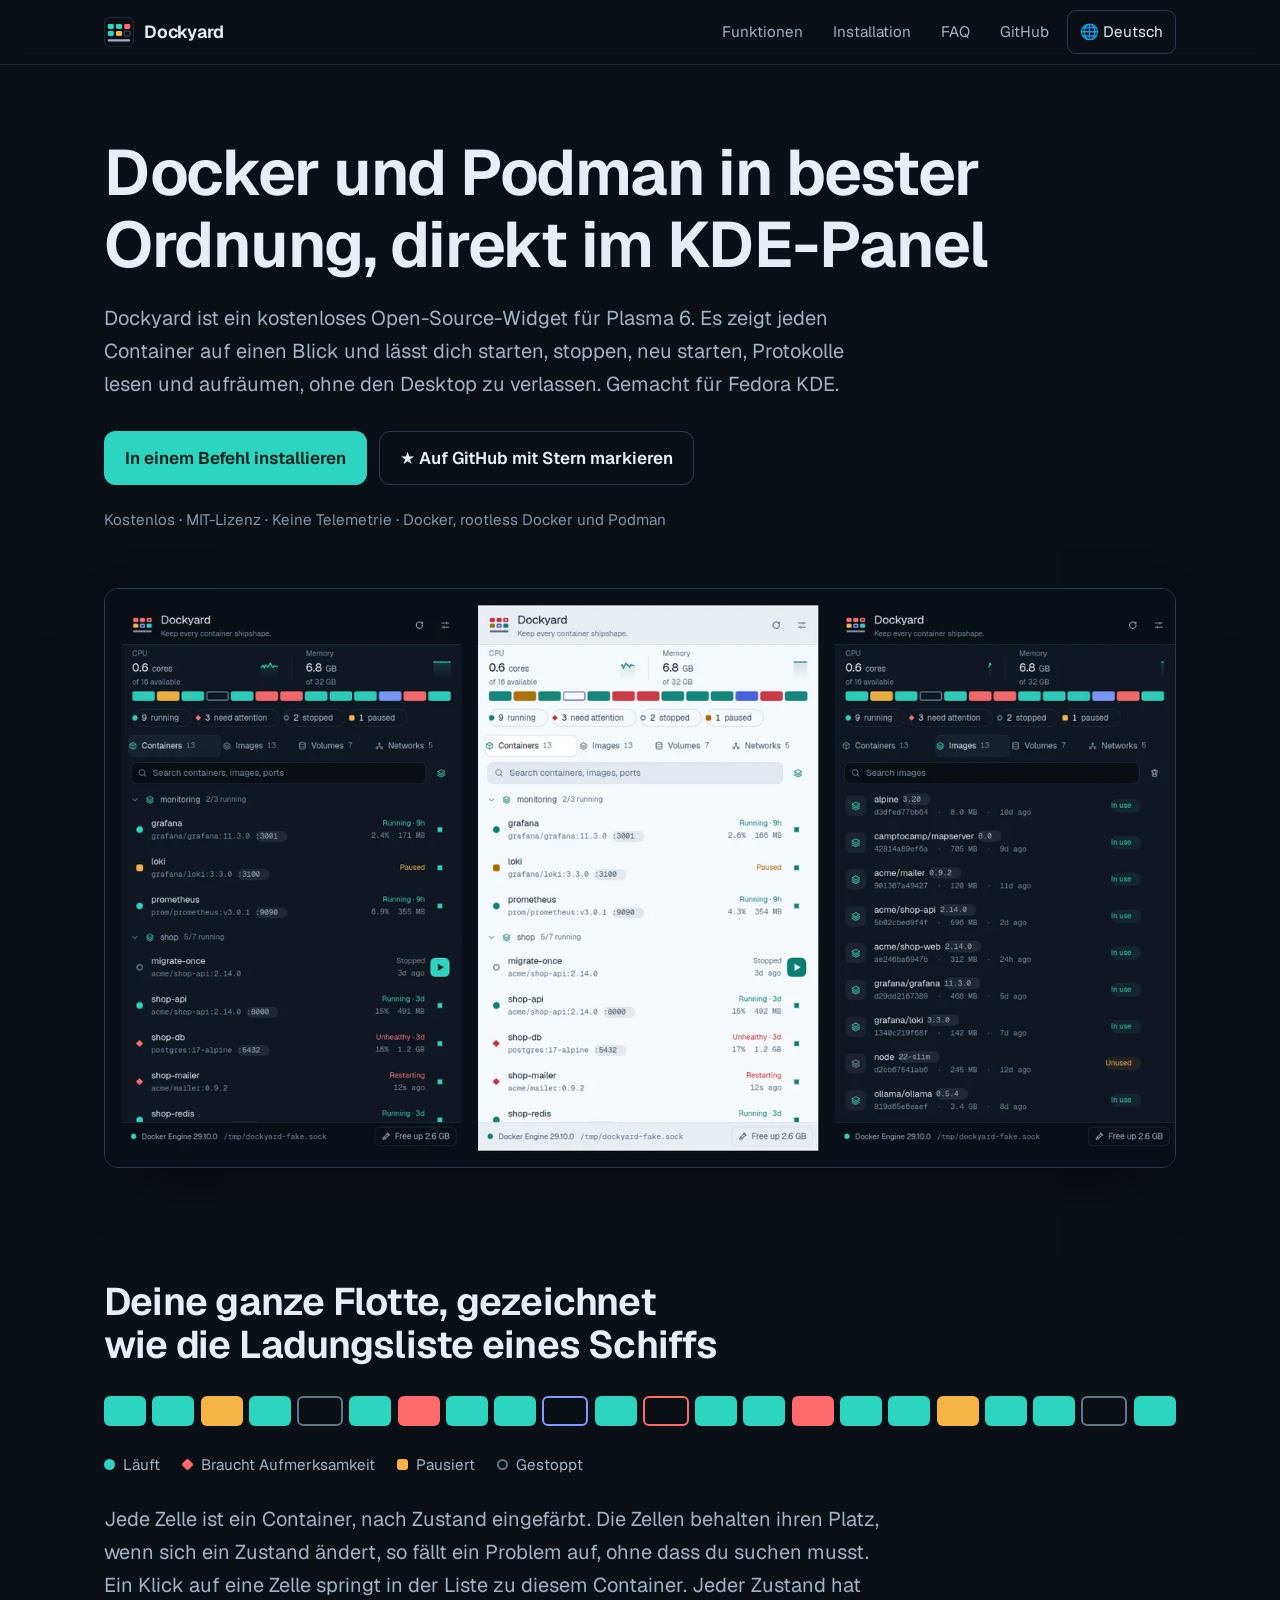
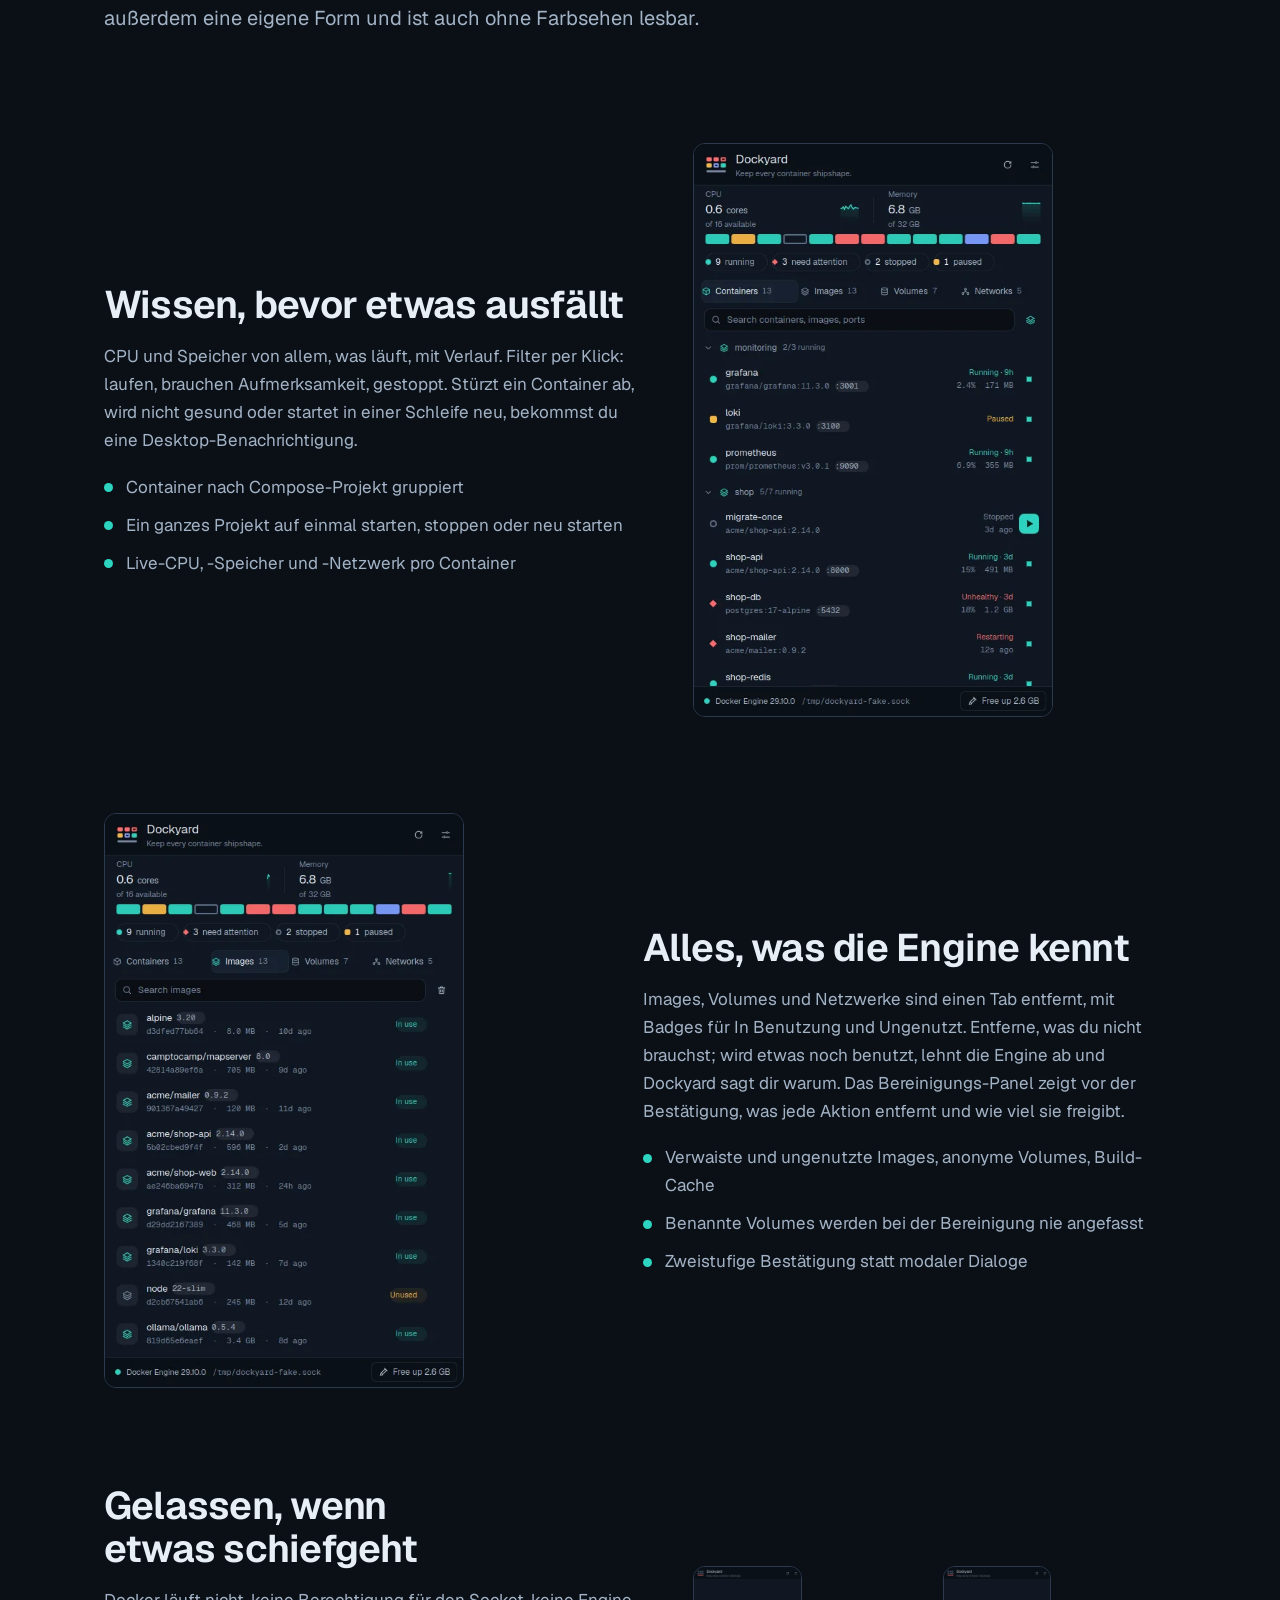
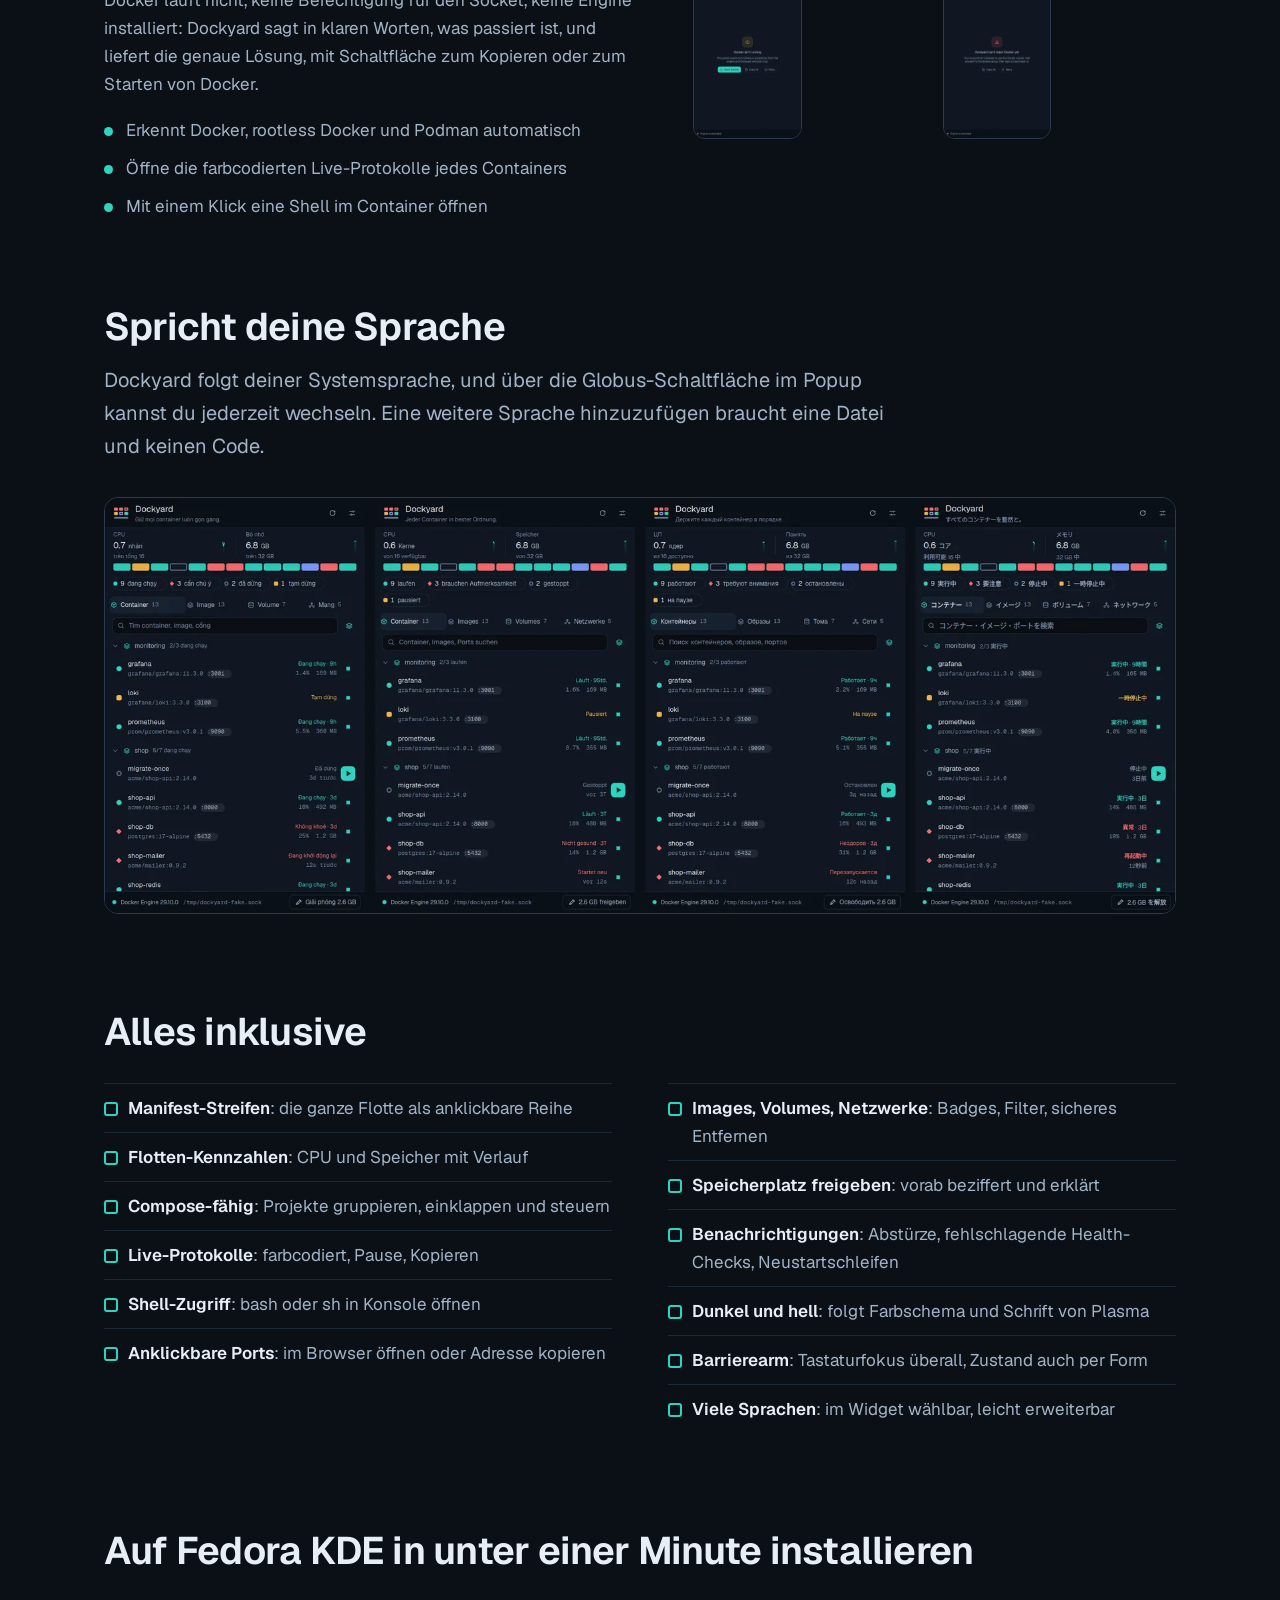
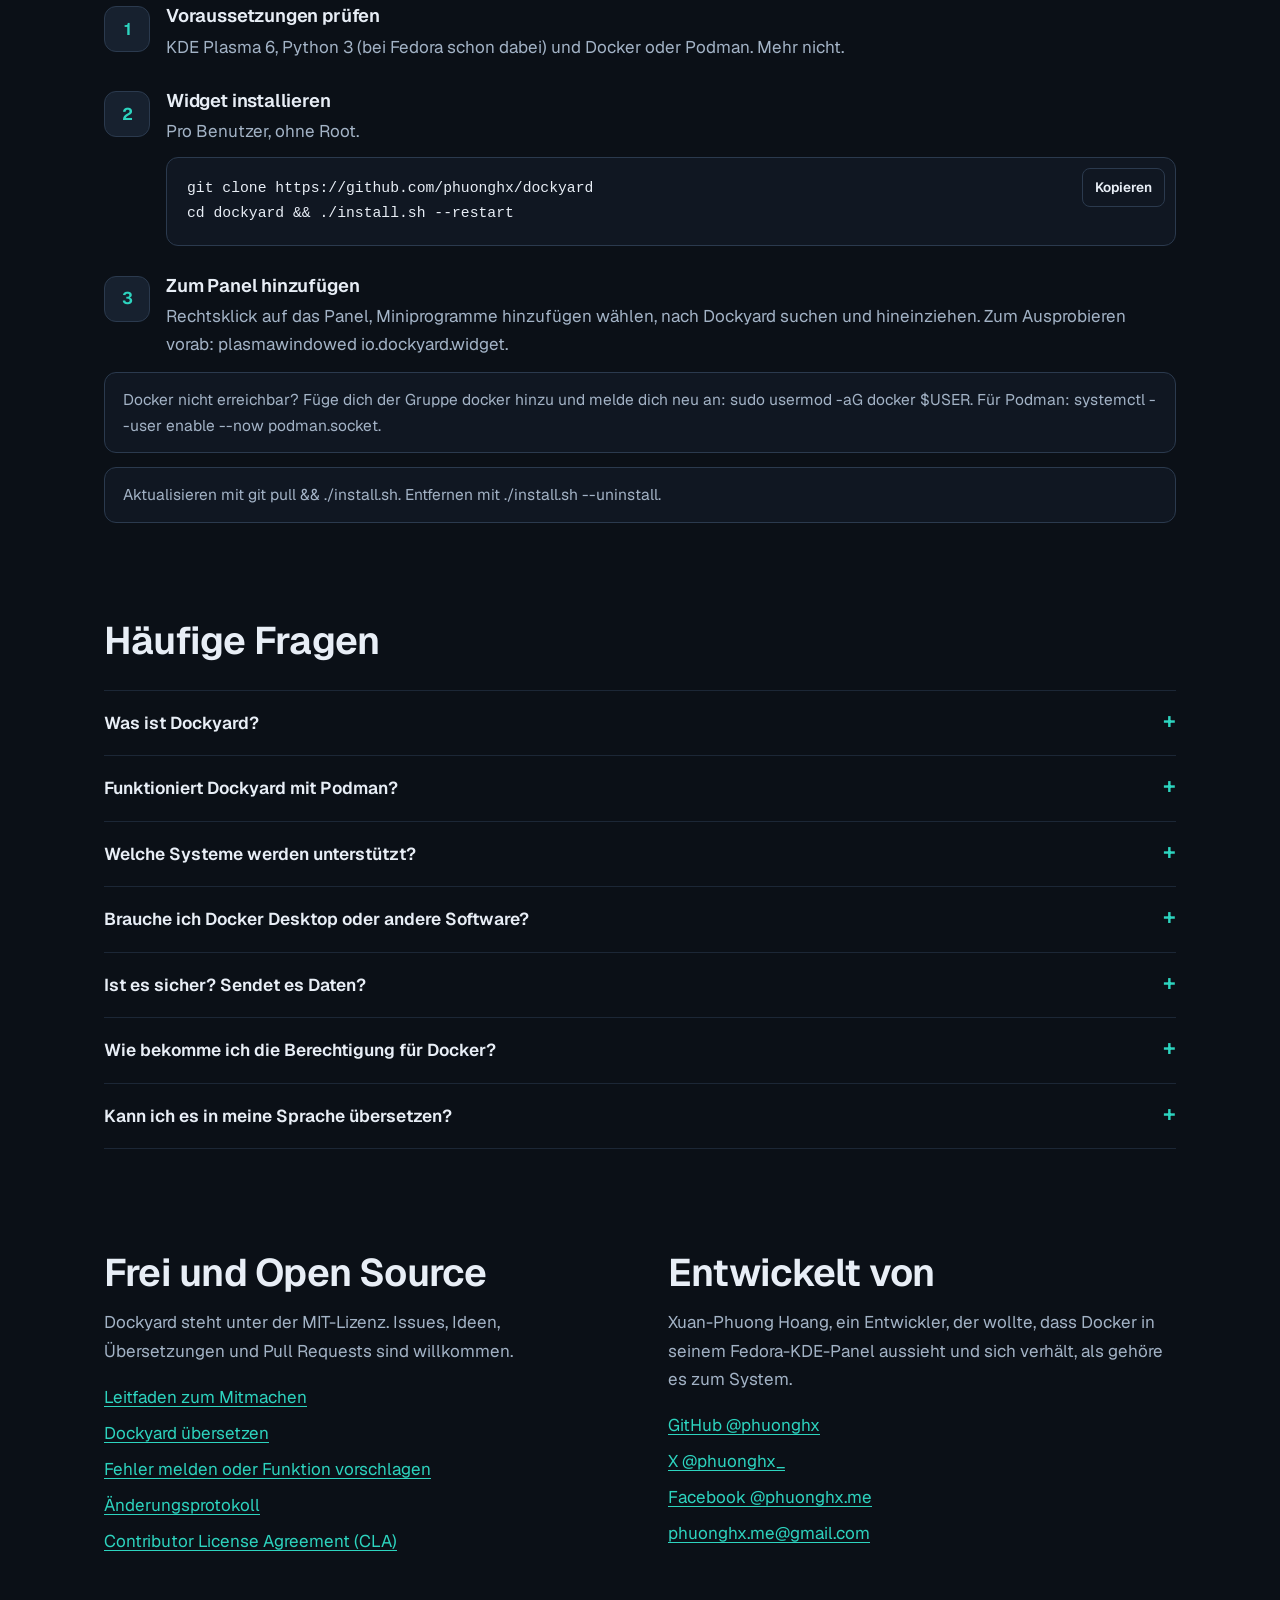
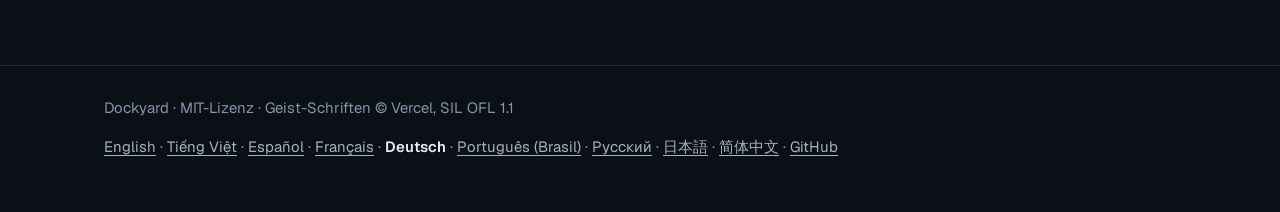
==== docs/de/index.html @ 58bfd8de "docs: website in every language with a language selector One page per language (en, vi, es, fr, de, " ====
<!doctype html>
<html lang="de">
<head>
<meta charset="utf-8">
<meta name="viewport" content="width=device-width,initial-scale=1">
<title>Dockyard: Docker- und Podman-Widget für KDE Plasma 6</title>
<meta name="description" content="Dockyard ist ein kostenloses Open-Source-Widget für KDE Plasma 6, mit dem du Docker- und Podman-Container, Images, Volumes und Protokolle direkt im Panel überwachst und verwaltest. Gemacht für Fedora KDE.">
<link rel="canonical" href="https://phuonghx.github.io/dockyard/de/">
<link rel="alternate" hreflang="en" href="https://phuonghx.github.io/dockyard/">
<link rel="alternate" hreflang="vi" href="https://phuonghx.github.io/dockyard/vi/">
<link rel="alternate" hreflang="es" href="https://phuonghx.github.io/dockyard/es/">
<link rel="alternate" hreflang="fr" href="https://phuonghx.github.io/dockyard/fr/">
<link rel="alternate" hreflang="de" href="https://phuonghx.github.io/dockyard/de/">
<link rel="alternate" hreflang="pt-BR" href="https://phuonghx.github.io/dockyard/pt-BR/">
<link rel="alternate" hreflang="ru" href="https://phuonghx.github.io/dockyard/ru/">
<link rel="alternate" hreflang="ja" href="https://phuonghx.github.io/dockyard/ja/">
<link rel="alternate" hreflang="zh-CN" href="https://phuonghx.github.io/dockyard/zh-CN/">
<link rel="alternate" hreflang="x-default" href="https://phuonghx.github.io/dockyard/">
<meta name="robots" content="index,follow,max-image-preview:large">
<meta name="theme-color" content="#0b1017">
<meta name="author" content="Xuan-Phuong Hoang">
<meta name="keywords" content="Dockyard, Docker widget, Podman widget, KDE Plasma 6, plasmoid, Fedora KDE, container manager, docker GUI, Linux">
<meta property="og:type" content="website">
<meta property="og:site_name" content="Dockyard">
<meta property="og:title" content="Dockyard: Docker- und Podman-Widget für KDE Plasma 6">
<meta property="og:description" content="Dockyard ist ein kostenloses Open-Source-Widget für KDE Plasma 6, mit dem du Docker- und Podman-Container, Images, Volumes und Protokolle direkt im Panel überwachst und verwaltest. Gemacht für Fedora KDE.">
<meta property="og:url" content="https://phuonghx.github.io/dockyard/de/">
<meta property="og:locale" content="de_DE">
<meta property="og:locale:alternate" content="en_US">
<meta property="og:locale:alternate" content="vi_VN">
<meta property="og:locale:alternate" content="es_ES">
<meta property="og:locale:alternate" content="fr_FR">
<meta property="og:locale:alternate" content="pt_BR">
<meta property="og:locale:alternate" content="ru_RU">
<meta property="og:locale:alternate" content="ja_JP">
<meta property="og:locale:alternate" content="zh_CN">
<meta property="og:image" content="https://phuonghx.github.io/dockyard/assets/og-image.png">
<meta property="og:image:width" content="1200">
<meta property="og:image:height" content="630">
<meta property="og:image:alt" content="Dockyard-Widget für KDE Plasma im dunklen und hellen Design, neben dem Images-Tab">
<meta name="twitter:card" content="summary_large_image">
<meta name="twitter:site" content="@phuonghx_">
<meta name="twitter:creator" content="@phuonghx_">
<meta name="twitter:title" content="Dockyard: Docker- und Podman-Widget für KDE Plasma 6">
<meta name="twitter:description" content="Dockyard ist ein kostenloses Open-Source-Widget für KDE Plasma 6, mit dem du Docker- und Podman-Container, Images, Volumes und Protokolle direkt im Panel überwachst und verwaltest. Gemacht für Fedora KDE.">
<meta name="twitter:image" content="https://phuonghx.github.io/dockyard/assets/og-image.png">
<link rel="icon" href="../assets/favicon.svg" type="image/svg+xml">
<link rel="icon" href="../assets/favicon.ico" sizes="48x48">
<link rel="apple-touch-icon" href="../assets/apple-touch-icon.png">
<link rel="preload" href="../assets/Geist.ttf" as="font" type="font/ttf" crossorigin>
<link rel="stylesheet" href="../assets/style.css">
<script type="application/ld+json">{"@context":"https://schema.org","@graph":[{"@type":"SoftwareApplication","@id":"https://phuonghx.github.io/dockyard/#app","name":"Dockyard","alternateName":"Dockyard for KDE Plasma","url":"https://phuonghx.github.io/dockyard/de/","description":"Dockyard ist ein kostenloses Open-Source-Widget für KDE Plasma 6, mit dem du Docker- und Podman-Container, Images, Volumes und Protokolle direkt im Panel überwachst und verwaltest. Gemacht für Fedora KDE.","applicationCategory":"DeveloperApplication","applicationSubCategory":"Container management","operatingSystem":"Linux (KDE Plasma 6)","softwareRequirements":"KDE Plasma 6, Python 3, Docker or Podman","softwareVersion":"1.0.0","datePublished":"2026-11-26","license":"https://opensource.org/licenses/MIT","isAccessibleForFree":true,"offers":{"@type":"Offer","price":"0","priceCurrency":"USD"},"downloadUrl":"https://github.com/phuonghx/dockyard","codeRepository":"https://github.com/phuonghx/dockyard","installUrl":"https://phuonghx.github.io/dockyard/#install","image":"https://phuonghx.github.io/dockyard/assets/og-image.png","screenshot":["https://phuonghx.github.io/dockyard/images/overview-dark.png","https://phuonghx.github.io/dockyard/images/overview-light.png","https://phuonghx.github.io/dockyard/images/tab-images.png"],"inLanguage":["en","vi","es","fr","de","pt-BR","ru","ja","zh-CN"],"featureList":["Manifest strip of every container","CPU and memory with history","Compose project grouping","Live colour-coded logs","Shell access","Image, volume and network management","Safe disk clean-up","Desktop notifications","Dark and light themes","9 languages"],"author":{"@id":"https://phuonghx.github.io/dockyard/#author"}},{"@type":"Person","@id":"https://phuonghx.github.io/dockyard/#author","name":"Xuan-Phuong Hoang","url":"https://github.com/phuonghx","sameAs":["https://github.com/phuonghx","https://x.com/phuonghx_","https://facebook.com/phuonghx.me"]},{"@type":"FAQPage","mainEntity":[{"@type":"Question","name":"Was ist Dockyard?","acceptedAnswer":{"@type":"Answer","text":"Dockyard ist ein kostenloses Open-Source-Widget für KDE Plasma 6. Es sitzt in deinem Panel und lässt dich Docker- oder Podman-Container, -Images, -Volumes und -Netzwerke überwachen und verwalten, Protokolle lesen und Speicherplatz freigeben, ohne Terminal oder schwere Desktop-App."}},{"@type":"Question","name":"Funktioniert Dockyard mit Podman?","acceptedAnswer":{"@type":"Answer","text":"Ja. Es findet Docker, rootless Docker und den Docker-kompatiblen Socket von Podman automatisch, oder du gibst in den Widget-Einstellungen einen Socket-Pfad an."}},{"@type":"Question","name":"Welche Systeme werden unterstützt?","acceptedAnswer":{"@type":"Answer","text":"Jeder Linux-Desktop mit KDE Plasma 6, getestet unter Fedora KDE. Es ist ein Plasma-Widget und läuft daher nicht unter GNOME oder anderen Desktops."}},{"@type":"Question","name":"Brauche ich Docker Desktop oder andere Software?","acceptedAnswer":{"@type":"Answer","text":"Nein. Du brauchst Python 3 und eine laufende Docker- oder Podman-Engine. Dockyard spricht direkt mit dem lokalen Socket der Engine."}},{"@type":"Question","name":"Ist es sicher? Sendet es Daten?","acceptedAnswer":{"@type":"Answer","text":"Dockyard hat keine Telemetrie und sendet nichts außer an den lokalen Engine-Socket. Es steht unter der MIT-Lizenz, der Quellcode liegt auf GitHub. Wie bei jedem Docker-Werkzeug ist der Zugriff auf den Docker-Socket gleichbedeutend mit Root."}},{"@type":"Question","name":"Wie bekomme ich die Berechtigung für Docker?","acceptedAnswer":{"@type":"Answer","text":"Füge deinen Benutzer mit sudo usermod -aG docker $USER der Gruppe docker hinzu und melde dich neu an. Dockyard zeigt genau diesen Befehl, wenn es das Problem erkennt."}},{"@type":"Question","name":"Kann ich es in meine Sprache übersetzen?","acceptedAnswer":{"@type":"Answer","text":"Ja. Erzeuge die Vorlage mit tools/i18n.sh new <Sprache>, übersetze die Datei mit einem beliebigen Editor und öffne einen Pull Request. Programmieren ist nicht nötig. Siehe die Anleitung Translating in CONTRIBUTING.md."}}]},{"@type":"WebSite","@id":"https://phuonghx.github.io/dockyard/#site","name":"Dockyard","url":"https://phuonghx.github.io/dockyard/","inLanguage":"de"}]}</script>
</head>
<body>
<a class="skip" href="#main">Zum Inhalt springen</a>
<header class="top"><div class="wrap bar">
  <a class="brand" href="./"><img src="../assets/favicon.svg" width="30" height="30" alt="">Dockyard</a>
  <nav class="main" aria-label="Main">
    <a class="hide-sm" href="#features">Funktionen</a>
    <a class="hide-sm" href="#install">Installation</a>
    <a class="hide-sm" href="#faq">FAQ</a>
    <a href="https://github.com/phuonghx/dockyard">GitHub</a>
    <details class="langsel"><summary aria-label="Language"><span aria-hidden="true">🌐</span> Deutsch</summary><ul><li><a href="../" hreflang="en" lang="en">English</a></li><li><a href="../vi/" hreflang="vi" lang="vi">Tiếng Việt</a></li><li><a href="../es/" hreflang="es" lang="es">Español</a></li><li><a href="../fr/" hreflang="fr" lang="fr">Français</a></li><li><a href="../de/" hreflang="de" lang="de" aria-current="true">Deutsch</a></li><li><a href="../pt-BR/" hreflang="pt-BR" lang="pt-BR">Português (Brasil)</a></li><li><a href="../ru/" hreflang="ru" lang="ru">Русский</a></li><li><a href="../ja/" hreflang="ja" lang="ja">日本語</a></li><li><a href="../zh-CN/" hreflang="zh-CN" lang="zh-CN">简体中文</a></li></ul></details>
  </nav>
</div></header>
<main id="main">
  <section class="hero"><div class="wrap">
    <h1>Docker und Podman in bester Ordnung, direkt im KDE-Panel</h1>
    <p class="lead">Dockyard ist ein kostenloses Open-Source-Widget für Plasma 6. Es zeigt jeden Container auf einen Blick und lässt dich starten, stoppen, neu starten, Protokolle lesen und aufräumen, ohne den Desktop zu verlassen. Gemacht für Fedora KDE.</p>
    <div class="cta"><a class="btn pri" href="#install">In einem Befehl installieren</a><a class="btn" href="https://github.com/phuonghx/dockyard">★ Auf GitHub mit Stern markieren</a></div>
    <p class="trust">Kostenlos · MIT-Lizenz · Keine Telemetrie · Docker, rootless Docker und Podman</p>
    <div class="shot"><picture><source srcset="../images/hero.webp" type="image/webp"><img src="../images/hero.png" width="1400" height="755" alt="Dockyard-Widget für KDE Plasma im dunklen und hellen Design, neben dem Images-Tab" fetchpriority="high"></picture></div>
  </div></section>

  <section class="manifest-sec" aria-labelledby="manifest"><div class="wrap">
    <h2 id="manifest">Deine ganze Flotte, gezeichnet wie die Ladungsliste eines Schiffs</h2>
    <div class="cells" aria-hidden="true"><i class="run" style="--i:0"></i><i class="run" style="--i:1"></i><i class="warn" style="--i:2"></i><i class="run" style="--i:3"></i><i class="idle" style="--i:4"></i><i class="run" style="--i:5"></i><i class="bad" style="--i:6"></i><i class="run" style="--i:7"></i><i class="run" style="--i:8"></i><i class="info" style="--i:9"></i><i class="run" style="--i:10"></i><i class="fail" style="--i:11"></i><i class="run" style="--i:12"></i><i class="run" style="--i:13"></i><i class="bad" style="--i:14"></i><i class="run" style="--i:15"></i><i class="run" style="--i:16"></i><i class="warn" style="--i:17"></i><i class="run" style="--i:18"></i><i class="run" style="--i:19"></i><i class="idle" style="--i:20"></i><i class="run" style="--i:21"></i></div>
    <ul class="legend"><li><span class="dot run"></span>Läuft</li><li><span class="dot bad"></span>Braucht Aufmerksamkeit</li><li><span class="dot warn"></span>Pausiert</li><li><span class="dot idle"></span>Gestoppt</li></ul>
    <p class="lead" style="margin-top:26px">Jede Zelle ist ein Container, nach Zustand eingefärbt. Die Zellen behalten ihren Platz, wenn sich ein Zustand ändert, so fällt ein Problem auf, ohne dass du suchen musst. Ein Klick auf eine Zelle springt in der Liste zu diesem Container. Jeder Zustand hat außerdem eine eigene Form und ist auch ohne Farbsehen lesbar.</p>
  </div></section>

  <section class="feat" id="features" aria-label="Funktionen"><div class="wrap" style="display:grid;gap:96px">
      <div class="row"><div class="txt"><h2>Wissen, bevor etwas ausfällt</h2><p>CPU und Speicher von allem, was läuft, mit Verlauf. Filter per Klick: laufen, brauchen Aufmerksamkeit, gestoppt. Stürzt ein Container ab, wird nicht gesund oder startet in einer Schleife neu, bekommst du eine Desktop-Benachrichtigung.</p><ul><li>Container nach Compose-Projekt gruppiert</li><li>Ein ganzes Projekt auf einmal starten, stoppen oder neu starten</li><li>Live-CPU, -Speicher und -Netzwerk pro Container</li></ul></div><div class="pic"><picture><source srcset="../images/overview-dark.webp" type="image/webp"><img src="../images/overview-dark.png" width="500" height="800" alt="Dockyard-Übersicht: CPU- und Speicherverlauf, der Manifest-Streifen und nach Compose-Projekt gruppierte Container" loading="lazy"></picture></div></div>
      <div class="row flip"><div class="txt"><h2>Alles, was die Engine kennt</h2><p>Images, Volumes und Netzwerke sind einen Tab entfernt, mit Badges für In Benutzung und Ungenutzt. Entferne, was du nicht brauchst; wird etwas noch benutzt, lehnt die Engine ab und Dockyard sagt dir warum. Das Bereinigungs-Panel zeigt vor der Bestätigung, was jede Aktion entfernt und wie viel sie freigibt.</p><ul><li>Verwaiste und ungenutzte Images, anonyme Volumes, Build-Cache</li><li>Benannte Volumes werden bei der Bereinigung nie angefasst</li><li>Zweistufige Bestätigung statt modaler Dialoge</li></ul></div><div class="pic"><picture><source srcset="../images/tab-images.webp" type="image/webp"><img src="../images/tab-images.png" width="500" height="800" alt="Dockyard-Tab Images mit Badges für In Benutzung und Ungenutzt" loading="lazy"></picture></div></div>
      <div class="row"><div class="txt"><h2>Gelassen, wenn etwas schiefgeht</h2><p>Docker läuft nicht, keine Berechtigung für den Socket, keine Engine installiert: Dockyard sagt in klaren Worten, was passiert ist, und liefert die genaue Lösung, mit Schaltfläche zum Kopieren oder zum Starten von Docker.</p><ul><li>Erkennt Docker, rootless Docker und Podman automatisch</li><li>Öffne die farbcodierten Live-Protokolle jedes Containers</li><li>Mit einem Klick eine Shell im Container öffnen</li></ul></div><div class="pic two"><picture><source srcset="../images/error-not-running.webp" type="image/webp"><img src="../images/error-not-running.png" width="500" height="800" alt="Dockyard-Meldung: Docker läuft nicht, mit Schaltfläche Docker starten" loading="lazy"></picture><picture><source srcset="../images/error-permission.webp" type="image/webp"><img src="../images/error-permission.png" width="500" height="800" alt="Dockyard-Meldung: keine Berechtigung für den Docker-Socket, mit Schaltfläche Lösung kopieren" loading="lazy"></picture></div></div>
  </div></section>

  <section class="feat" aria-labelledby="langs"><div class="wrap">
    <h2 id="langs">Spricht deine Sprache</h2>
    <p class="lead" style="margin-top:16px">Dockyard folgt deiner Systemsprache, und über die Globus-Schaltfläche im Popup kannst du jederzeit wechseln. Eine weitere Sprache hinzuzufügen braucht eine Datei und keinen Code.</p>
    <div class="wide"><picture><source srcset="../images/languages.webp" type="image/webp"><img src="../images/languages.png" width="1600" height="621" alt="Dockyard auf Vietnamesisch, Deutsch, Russisch und Japanisch" loading="lazy"></picture></div>
  </div></section>

  <section class="allf" aria-labelledby="all"><div class="wrap">
    <h2 id="all">Alles inklusive</h2>
    <ul><li><strong>Manifest-Streifen</strong>: die ganze Flotte als anklickbare Reihe</li><li><strong>Flotten-Kennzahlen</strong>: CPU und Speicher mit Verlauf</li><li><strong>Compose-fähig</strong>: Projekte gruppieren, einklappen und steuern</li><li><strong>Live-Protokolle</strong>: farbcodiert, Pause, Kopieren</li><li><strong>Shell-Zugriff</strong>: bash oder sh in Konsole öffnen</li><li><strong>Anklickbare Ports</strong>: im Browser öffnen oder Adresse kopieren</li><li><strong>Images, Volumes, Netzwerke</strong>: Badges, Filter, sicheres Entfernen</li><li><strong>Speicherplatz freigeben</strong>: vorab beziffert und erklärt</li><li><strong>Benachrichtigungen</strong>: Abstürze, fehlschlagende Health-Checks, Neustartschleifen</li><li><strong>Dunkel und hell</strong>: folgt Farbschema und Schrift von Plasma</li><li><strong>Barrierearm</strong>: Tastaturfokus überall, Zustand auch per Form</li><li><strong>Viele Sprachen</strong>: im Widget wählbar, leicht erweiterbar</li></ul>
  </div></section>

  <section class="install" id="install" aria-labelledby="inst"><div class="wrap">
    <h2 id="inst">Auf Fedora KDE in unter einer Minute installieren</h2>
    <ol class="steps">
        <li><div><h3>Voraussetzungen prüfen</h3><p class="mut">KDE Plasma 6, Python 3 (bei Fedora schon dabei) und Docker oder Podman. Mehr nicht.</p></div></li>
        <li><div><h3>Widget installieren</h3><p class="mut">Pro Benutzer, ohne Root.</p><div class="code"><pre><code>git clone https://github.com/phuonghx/dockyard
cd dockyard &amp;&amp; ./install.sh --restart</code></pre><button class="btn copy" type="button" data-copy="git clone https://github.com/phuonghx/dockyard
cd dockyard &amp;&amp; ./install.sh --restart" data-done="Kopiert">Kopieren</button></div></div></li>
        <li><div><h3>Zum Panel hinzufügen</h3><p class="mut">Rechtsklick auf das Panel, Miniprogramme hinzufügen wählen, nach Dockyard suchen und hineinziehen. Zum Ausprobieren vorab: plasmawindowed io.dockyard.widget.</p></div></li>
    </ol>
    <p class="note">Docker nicht erreichbar? Füge dich der Gruppe docker hinzu und melde dich neu an: sudo usermod -aG docker $USER. Für Podman: systemctl --user enable --now podman.socket.</p>
    <p class="note">Aktualisieren mit git pull &amp;&amp; ./install.sh. Entfernen mit ./install.sh --uninstall.</p>
  </div></section>

  <section class="faq" id="faq" aria-labelledby="faqh"><div class="wrap">
    <h2 id="faqh" style="margin-bottom:28px">Häufige Fragen</h2>
    <details><summary>Was ist Dockyard?</summary><p>Dockyard ist ein kostenloses Open-Source-Widget für KDE Plasma 6. Es sitzt in deinem Panel und lässt dich Docker- oder Podman-Container, -Images, -Volumes und -Netzwerke überwachen und verwalten, Protokolle lesen und Speicherplatz freigeben, ohne Terminal oder schwere Desktop-App.</p></details>
    <details><summary>Funktioniert Dockyard mit Podman?</summary><p>Ja. Es findet Docker, rootless Docker und den Docker-kompatiblen Socket von Podman automatisch, oder du gibst in den Widget-Einstellungen einen Socket-Pfad an.</p></details>
    <details><summary>Welche Systeme werden unterstützt?</summary><p>Jeder Linux-Desktop mit KDE Plasma 6, getestet unter Fedora KDE. Es ist ein Plasma-Widget und läuft daher nicht unter GNOME oder anderen Desktops.</p></details>
    <details><summary>Brauche ich Docker Desktop oder andere Software?</summary><p>Nein. Du brauchst Python 3 und eine laufende Docker- oder Podman-Engine. Dockyard spricht direkt mit dem lokalen Socket der Engine.</p></details>
    <details><summary>Ist es sicher? Sendet es Daten?</summary><p>Dockyard hat keine Telemetrie und sendet nichts außer an den lokalen Engine-Socket. Es steht unter der MIT-Lizenz, der Quellcode liegt auf GitHub. Wie bei jedem Docker-Werkzeug ist der Zugriff auf den Docker-Socket gleichbedeutend mit Root.</p></details>
    <details><summary>Wie bekomme ich die Berechtigung für Docker?</summary><p>Füge deinen Benutzer mit sudo usermod -aG docker $USER der Gruppe docker hinzu und melde dich neu an. Dockyard zeigt genau diesen Befehl, wenn es das Problem erkennt.</p></details>
    <details><summary>Kann ich es in meine Sprache übersetzen?</summary><p>Ja. Erzeuge die Vorlage mit tools/i18n.sh new &lt;Sprache&gt;, übersetze die Datei mit einem beliebigen Editor und öffne einen Pull Request. Programmieren ist nicht nötig. Siehe die Anleitung Translating in CONTRIBUTING.md.</p></details>
  </div></section>

  <section class="oss" aria-labelledby="oss"><div class="wrap"><div class="grid">
    <div><h2 id="oss">Frei und Open Source</h2><p class="mut" style="margin-top:14px">Dockyard steht unter der MIT-Lizenz. Issues, Ideen, Übersetzungen und Pull Requests sind willkommen.</p>
      <ul><li><a href="https://github.com/phuonghx/dockyard/blob/main/CONTRIBUTING.md">Leitfaden zum Mitmachen</a></li><li><a href="https://github.com/phuonghx/dockyard/blob/main/CONTRIBUTING.md#translating">Dockyard übersetzen</a></li><li><a href="https://github.com/phuonghx/dockyard/issues">Fehler melden oder Funktion vorschlagen</a></li><li><a href="https://github.com/phuonghx/dockyard/blob/main/CHANGELOG.md">Änderungsprotokoll</a></li><li><a href="https://github.com/phuonghx/dockyard/blob/main/CLA.md">Contributor License Agreement (CLA)</a></li></ul></div>
    <div><h2>Entwickelt von</h2><p class="mut" style="margin-top:14px">Xuan-Phuong Hoang, ein Entwickler, der wollte, dass Docker in seinem Fedora-KDE-Panel aussieht und sich verhält, als gehöre es zum System.</p>
      <ul><li><a href="https://github.com/phuonghx">GitHub @phuonghx</a></li><li><a href="https://x.com/phuonghx_">X @phuonghx_</a></li><li><a href="https://facebook.com/phuonghx.me">Facebook @phuonghx.me</a></li><li><a href="mailto:phuonghx.me@gmail.com">phuonghx.me@gmail.com</a></li></ul></div>
  </div></div></section>
</main>
<footer><div class="wrap"><span>Dockyard · MIT-Lizenz · Geist-Schriften © Vercel, SIL OFL 1.1</span><span class="flang"><a href="../" hreflang="en" lang="en">English</a> · <a href="../vi/" hreflang="vi" lang="vi">Tiếng Việt</a> · <a href="../es/" hreflang="es" lang="es">Español</a> · <a href="../fr/" hreflang="fr" lang="fr">Français</a> · <span aria-current="true">Deutsch</span> · <a href="../pt-BR/" hreflang="pt-BR" lang="pt-BR">Português (Brasil)</a> · <a href="../ru/" hreflang="ru" lang="ru">Русский</a> · <a href="../ja/" hreflang="ja" lang="ja">日本語</a> · <a href="../zh-CN/" hreflang="zh-CN" lang="zh-CN">简体中文</a> · <a href="https://github.com/phuonghx/dockyard">GitHub</a></span></div></footer>
<script>document.querySelectorAll('[data-copy]').forEach(function(b){b.addEventListener('click',function(){var t=b.getAttribute('data-copy'),d=b.getAttribute('data-done'),o=b.textContent;(navigator.clipboard?navigator.clipboard.writeText(t):Promise.reject()).then(function(){b.textContent=d;setTimeout(function(){b.textContent=o},1600)},function(){})})})</script>
</body>
</html>
---- docs/assets/style.css ----
/* Dockyard site: same tokens as the widget (ink-blue neutrals, lagoon teal, Geist). */
@font-face{font-family:"Geist";src:url("Geist.ttf") format("truetype");font-weight:100 900;font-display:swap}
:root{
  --shell:#0b1017;--surface:#101722;--raised:#17212f;--line:#1c2736;--line2:#2b3a4e;
  --tx:#e8eef6;--tx2:#a3b3c6;--tx3:#8394ab;
  --acc:#2dd4bf;--ink:#04201c;--warn:#f5b544;--bad:#ff6b6b;--info:#7c9cff;--idle:#61748c;
  --r:14px;--w:1120px;
  color-scheme:dark;
}
*{box-sizing:border-box}
html{scroll-behavior:smooth;-webkit-text-size-adjust:100%}
body{margin:0;background:var(--shell);color:var(--tx);font:400 17px/1.65 "Geist",system-ui,-apple-system,"Segoe UI",Roboto,sans-serif;-webkit-font-smoothing:antialiased}
img{max-width:100%;height:auto;display:block}
a{color:var(--acc);text-underline-offset:.18em;text-decoration-thickness:1px}
a:hover{text-decoration-thickness:2px}
::selection{background:rgba(45,212,191,.35);color:var(--tx)}
:focus-visible{outline:2px solid var(--acc);outline-offset:3px;border-radius:6px}
.skip{position:absolute;left:-999px;top:8px;background:var(--acc);color:var(--ink);padding:8px 14px;border-radius:8px;z-index:10;font-weight:600}
.skip:focus{left:8px}
.wrap{max-width:var(--w);margin:0 auto;padding:0 24px}
h1,h2,h3{line-height:1.12;letter-spacing:-.02em;margin:0;text-wrap:balance}
h1{font-size:clamp(2.3rem,5.4vw,4rem);font-weight:650}
h2{font-size:clamp(1.65rem,3.2vw,2.4rem);font-weight:640}
h3{font-size:1.15rem;font-weight:620;letter-spacing:-.01em}
p{margin:0}
.lead{font-size:clamp(1.05rem,1.6vw,1.25rem);color:var(--tx2);max-width:60ch}
.mut{color:var(--tx2)}
code,pre,kbd{font-family:"Geist Mono",ui-monospace,SFMono-Regular,Menlo,Consolas,monospace}
code{background:var(--raised);border:1px solid var(--line);padding:.08em .4em;border-radius:6px;font-size:.88em}

/* header */
header.top{position:sticky;top:0;z-index:5;background:rgba(11,16,23,.82);backdrop-filter:blur(10px);border-bottom:1px solid var(--line)}
.bar{display:flex;align-items:center;gap:20px;height:64px}
.brand{display:flex;align-items:center;gap:10px;color:var(--tx);text-decoration:none;font-weight:650;font-size:1.1rem;letter-spacing:-.01em}
.brand img{width:30px;height:30px}
nav.main{margin-left:auto;display:flex;align-items:center;gap:6px}
nav.main a{color:var(--tx2);text-decoration:none;padding:8px 12px;border-radius:9px;font-size:.95rem}
nav.main a:hover{color:var(--tx);background:rgba(232,238,246,.07)}
nav.main a.lang{border:1px solid var(--line2);color:var(--tx)}
@media(max-width:760px){nav.main a.hide-sm{display:none}}

/* buttons */
.btn{display:inline-flex;align-items:center;gap:8px;padding:12px 20px;border-radius:11px;font-weight:620;text-decoration:none;border:1px solid var(--line2);color:var(--tx);background:transparent;cursor:pointer;font:inherit;font-weight:620;transition:background .15s,transform .1s}
.btn:hover{background:rgba(232,238,246,.07)}
.btn:active{transform:scale(.97)}
.btn.pri{background:var(--acc);border-color:var(--acc);color:var(--ink)}
.btn.pri:hover{background:#5eead4}

/* hero */
.hero{padding:72px 0 28px}
.hero .lead{margin-top:22px}
.cta{display:flex;flex-wrap:wrap;gap:12px;margin-top:30px}
.trust{margin-top:22px;color:var(--tx3);font-size:.95rem}
.shot{margin-top:56px}
.shot img{width:100%;border-radius:var(--r);border:1px solid var(--line2);box-shadow:0 24px 60px -24px rgba(0,0,0,.7)}

/* manifest */
.manifest-sec{padding:84px 0 24px}
.cells{display:flex;gap:6px;margin:30px 0 26px;height:30px}
.cells i{flex:1;border-radius:6px;transform-origin:bottom;animation:rise .55s cubic-bezier(.2,1.4,.4,1) both;animation-delay:calc(var(--i)*28ms)}
.cells .run{background:var(--acc)}.cells .warn{background:var(--warn)}.cells .bad{background:var(--bad)}
.cells .info{border:2px solid var(--info)}.cells .idle{border:2px solid var(--idle)}.cells .fail{border:2px solid var(--bad)}
@keyframes rise{from{transform:scaleY(.15);opacity:0}to{transform:none;opacity:1}}
.legend{display:flex;flex-wrap:wrap;gap:10px 22px;list-style:none;padding:0;margin:0;color:var(--tx2);font-size:.95rem}
.legend li{display:flex;align-items:center;gap:8px}
.dot{width:11px;height:11px;display:inline-block}
.dot.run{background:var(--acc);border-radius:50%}.dot.warn{background:var(--warn);border-radius:3px}
.dot.bad{background:var(--bad);transform:rotate(45deg) scale(.8);border-radius:2px}
.dot.idle{border:2px solid var(--idle);border-radius:50%}

/* feature rows */
.feat{padding:84px 0 0}
.row{display:grid;grid-template-columns:1.05fr .95fr;gap:56px;align-items:center}
.row.flip{grid-template-columns:.95fr 1.05fr}
.row.flip .txt{order:2}
.row .txt p{margin-top:16px;color:var(--tx2);max-width:52ch}
.row .txt ul{margin:18px 0 0;padding:0;list-style:none;display:grid;gap:10px;color:var(--tx2)}
.row .txt li{padding-left:22px;position:relative}
.row .txt li::before{content:"";position:absolute;left:0;top:.62em;width:9px;height:9px;border-radius:50%;background:var(--acc)}
.pic{display:flex;gap:16px;justify-content:center}
.pic img{border-radius:12px;border:1px solid var(--line2);width:min(100%,360px)}
.pic.two img{width:calc(50% - 8px)}
.wide{margin-top:34px}.wide img{width:100%;border-radius:var(--r);border:1px solid var(--line2)}
@media(max-width:860px){.row,.row.flip{grid-template-columns:1fr;gap:28px}.row.flip .txt{order:0}}

/* all features */
.allf{padding:96px 0 0}
.allf ul{list-style:none;padding:0;margin:30px 0 0;columns:2;column-gap:56px}
.allf li{break-inside:avoid;padding:10px 0 10px 24px;position:relative;border-top:1px solid var(--line);color:var(--tx2)}
.allf li strong{color:var(--tx);font-weight:620}
.allf li::before{content:"";position:absolute;left:0;top:1.05em;width:10px;height:10px;border:2px solid var(--acc);border-radius:3px}
@media(max-width:760px){.allf ul{columns:1}}

/* install */
.install{padding:96px 0 0}
.steps{counter-reset:s;list-style:none;padding:0;margin:34px 0 0;display:grid;gap:30px}
.steps>li{counter-increment:s;display:grid;grid-template-columns:44px 1fr;gap:18px}
.steps>li::before{content:counter(s);width:44px;height:44px;border-radius:12px;background:var(--raised);border:1px solid var(--line2);display:grid;place-items:center;font-weight:650;color:var(--acc)}
.steps h3{margin-bottom:6px}
.code{position:relative;background:var(--surface);border:1px solid var(--line2);border-radius:12px;margin-top:12px}
.code pre{margin:0;padding:18px 110px 18px 20px;overflow:auto;font-size:.92rem;line-height:1.7;color:var(--tx)}
.code code{background:none;border:0;padding:0;font-size:inherit}
.code .copy{position:absolute;right:10px;top:10px;padding:7px 12px;font-size:.85rem;border-radius:8px}
.note{margin-top:14px;padding:14px 18px;border:1px solid var(--line2);border-radius:12px;background:var(--surface);color:var(--tx2);font-size:.97rem}

/* faq */
.faq{padding:96px 0 0}
.faq details{border-top:1px solid var(--line);padding:18px 0}
.faq details:last-child{border-bottom:1px solid var(--line)}
.faq summary{cursor:pointer;font-weight:620;font-size:1.08rem;list-style:none;display:flex;justify-content:space-between;gap:16px}
.faq summary::-webkit-details-marker{display:none}
.faq summary::after{content:"+";color:var(--acc);font-size:1.4rem;line-height:1}
.faq details[open] summary::after{content:"−"}
.faq details p{margin-top:12px;color:var(--tx2);max-width:70ch}

/* open source + author */
.oss{padding:96px 0 0}
.oss .grid{display:grid;grid-template-columns:1fr 1fr;gap:56px;margin-top:6px}
.oss ul{list-style:none;padding:0;margin:18px 0 0;display:grid;gap:8px}
@media(max-width:760px){.oss .grid{grid-template-columns:1fr;gap:34px}}
footer{margin-top:110px;border-top:1px solid var(--line);padding:30px 0 50px;color:var(--tx3);font-size:.93rem}
footer .wrap{display:flex;flex-wrap:wrap;gap:12px 28px;align-items:center;justify-content:space-between}
footer a{color:var(--tx2)}
@media(prefers-reduced-motion:reduce){*{animation:none!important;transition:none!important;scroll-behavior:auto!important}}

/* language selector */
.langsel{position:relative}
.langsel summary{list-style:none;cursor:pointer;padding:8px 12px;border:1px solid var(--line2);border-radius:9px;color:var(--tx);font-size:.95rem;white-space:nowrap}
.langsel summary::-webkit-details-marker{display:none}
.langsel summary:hover{background:rgba(232,238,246,.07)}
.langsel ul{position:absolute;right:0;top:calc(100% + 8px);margin:0;padding:6px;list-style:none;min-width:210px;background:var(--raised);border:1px solid var(--line2);border-radius:12px;box-shadow:0 18px 40px -12px rgba(0,0,0,.7);z-index:20}
.langsel a{display:block;padding:9px 12px;border-radius:8px;color:var(--tx2);text-decoration:none;font-size:.95rem}
.langsel a:hover{background:rgba(232,238,246,.07);color:var(--tx)}
.langsel a[aria-current]{color:var(--tx);background:rgba(45,212,191,.14);font-weight:600}
footer .flang{line-height:2}
footer .flang span[aria-current]{color:var(--tx);font-weight:600}
:lang(ja),:lang(zh-CN){line-height:1.8}
:lang(ja) h1,:lang(ja) h2,:lang(ja) h3,:lang(zh-CN) h1,:lang(zh-CN) h2,:lang(zh-CN) h3{line-height:1.3;letter-spacing:0}
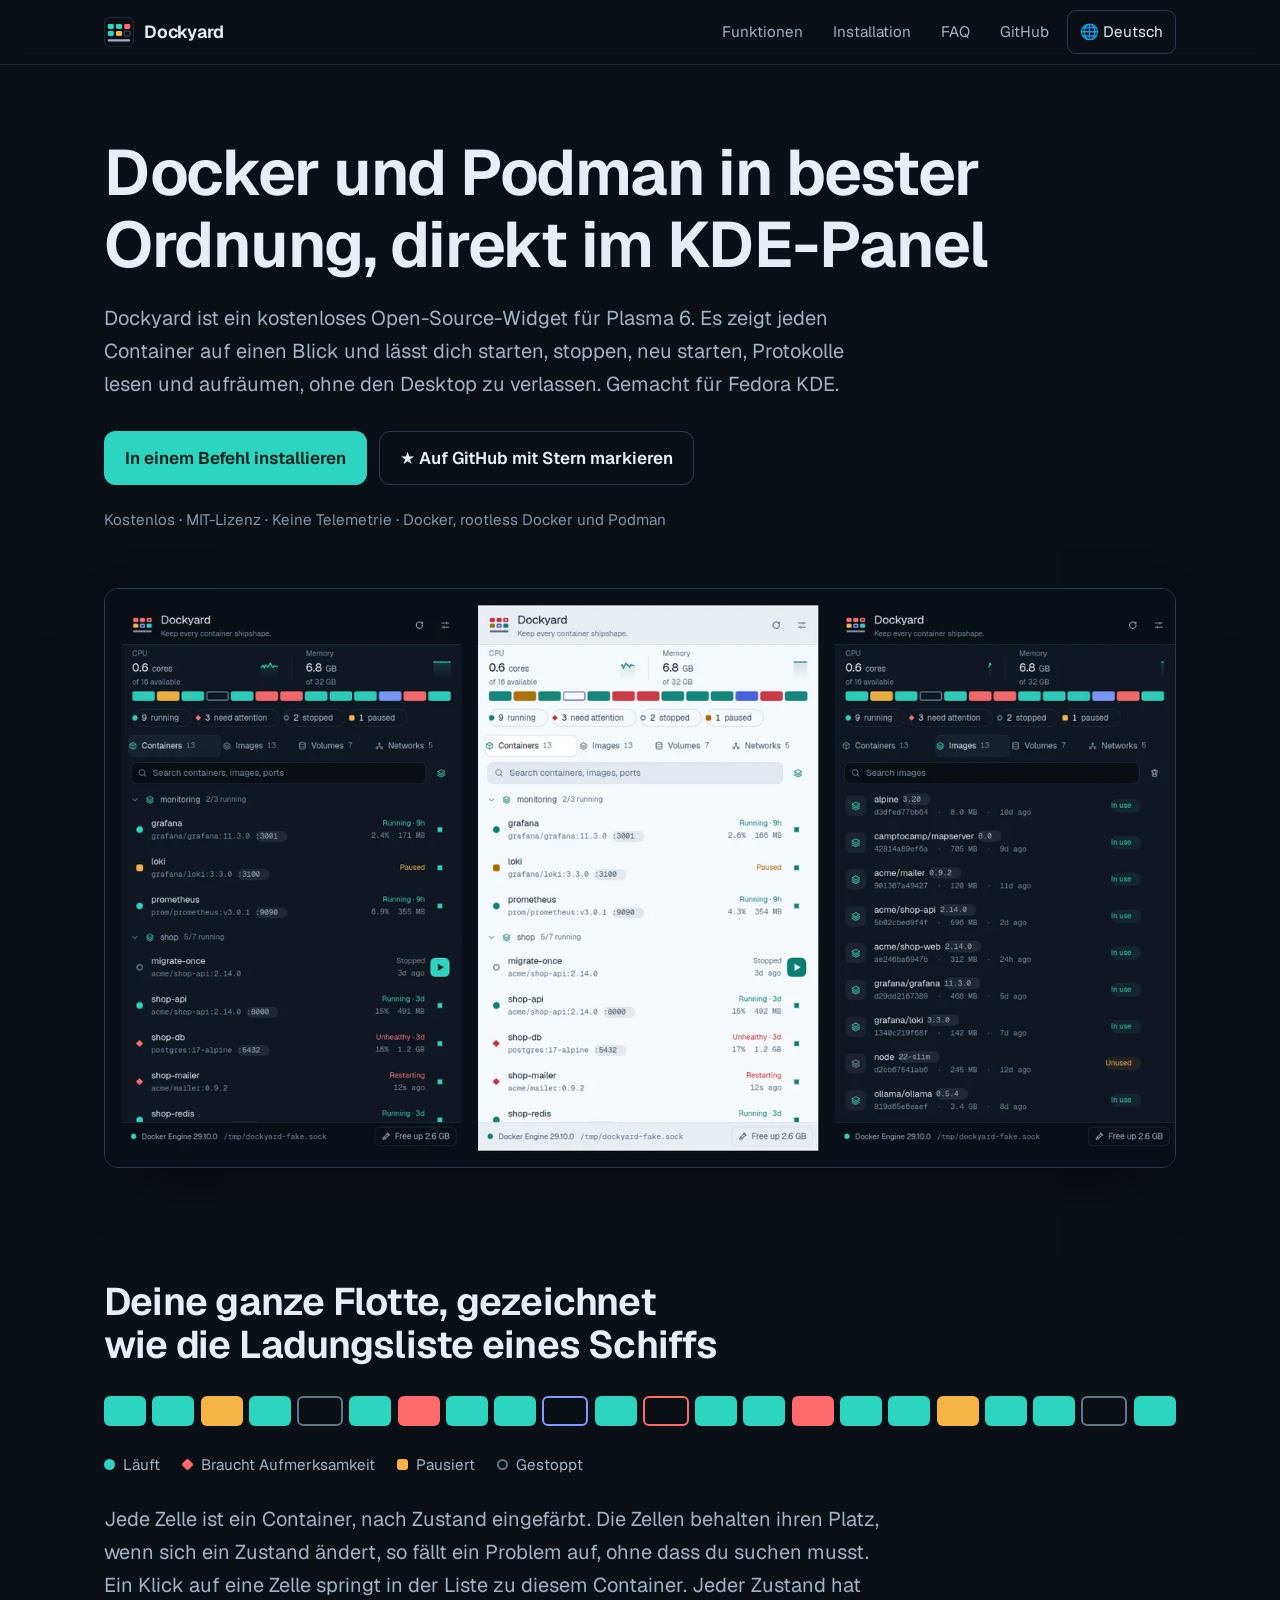
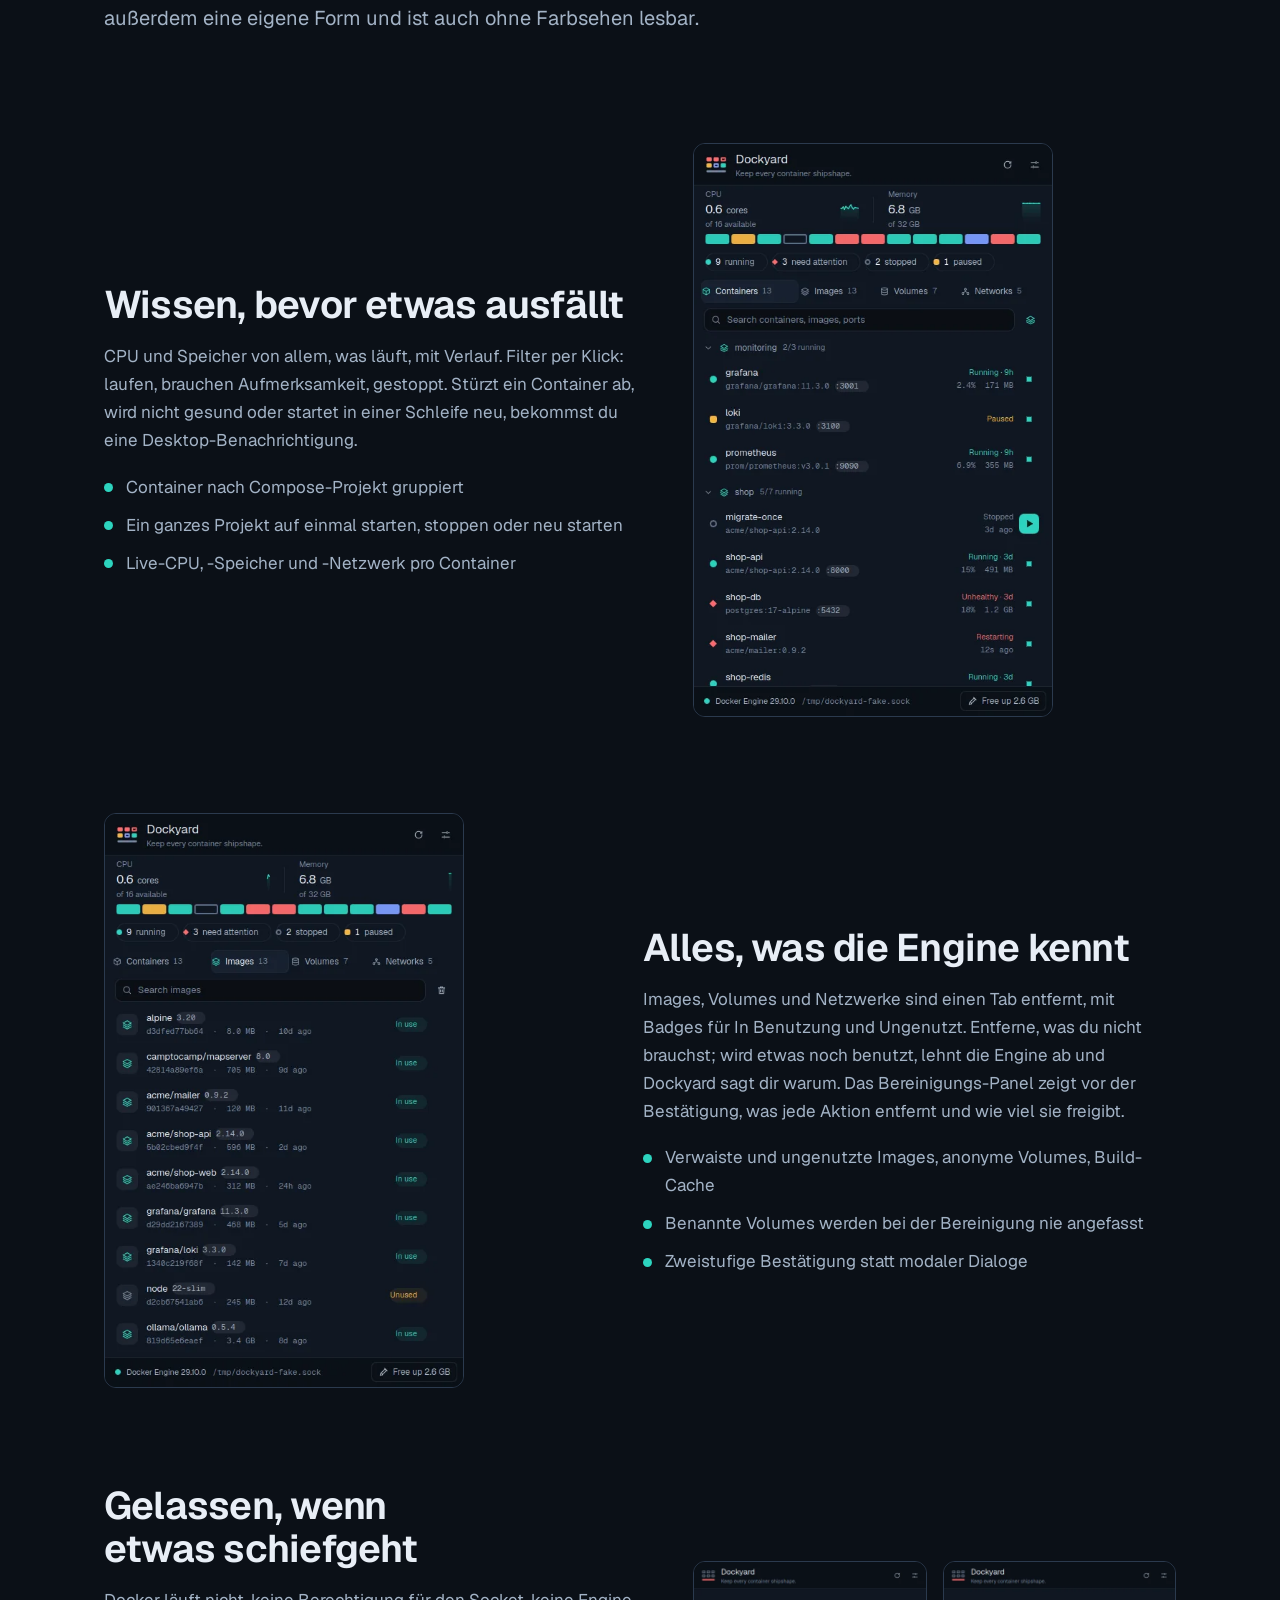
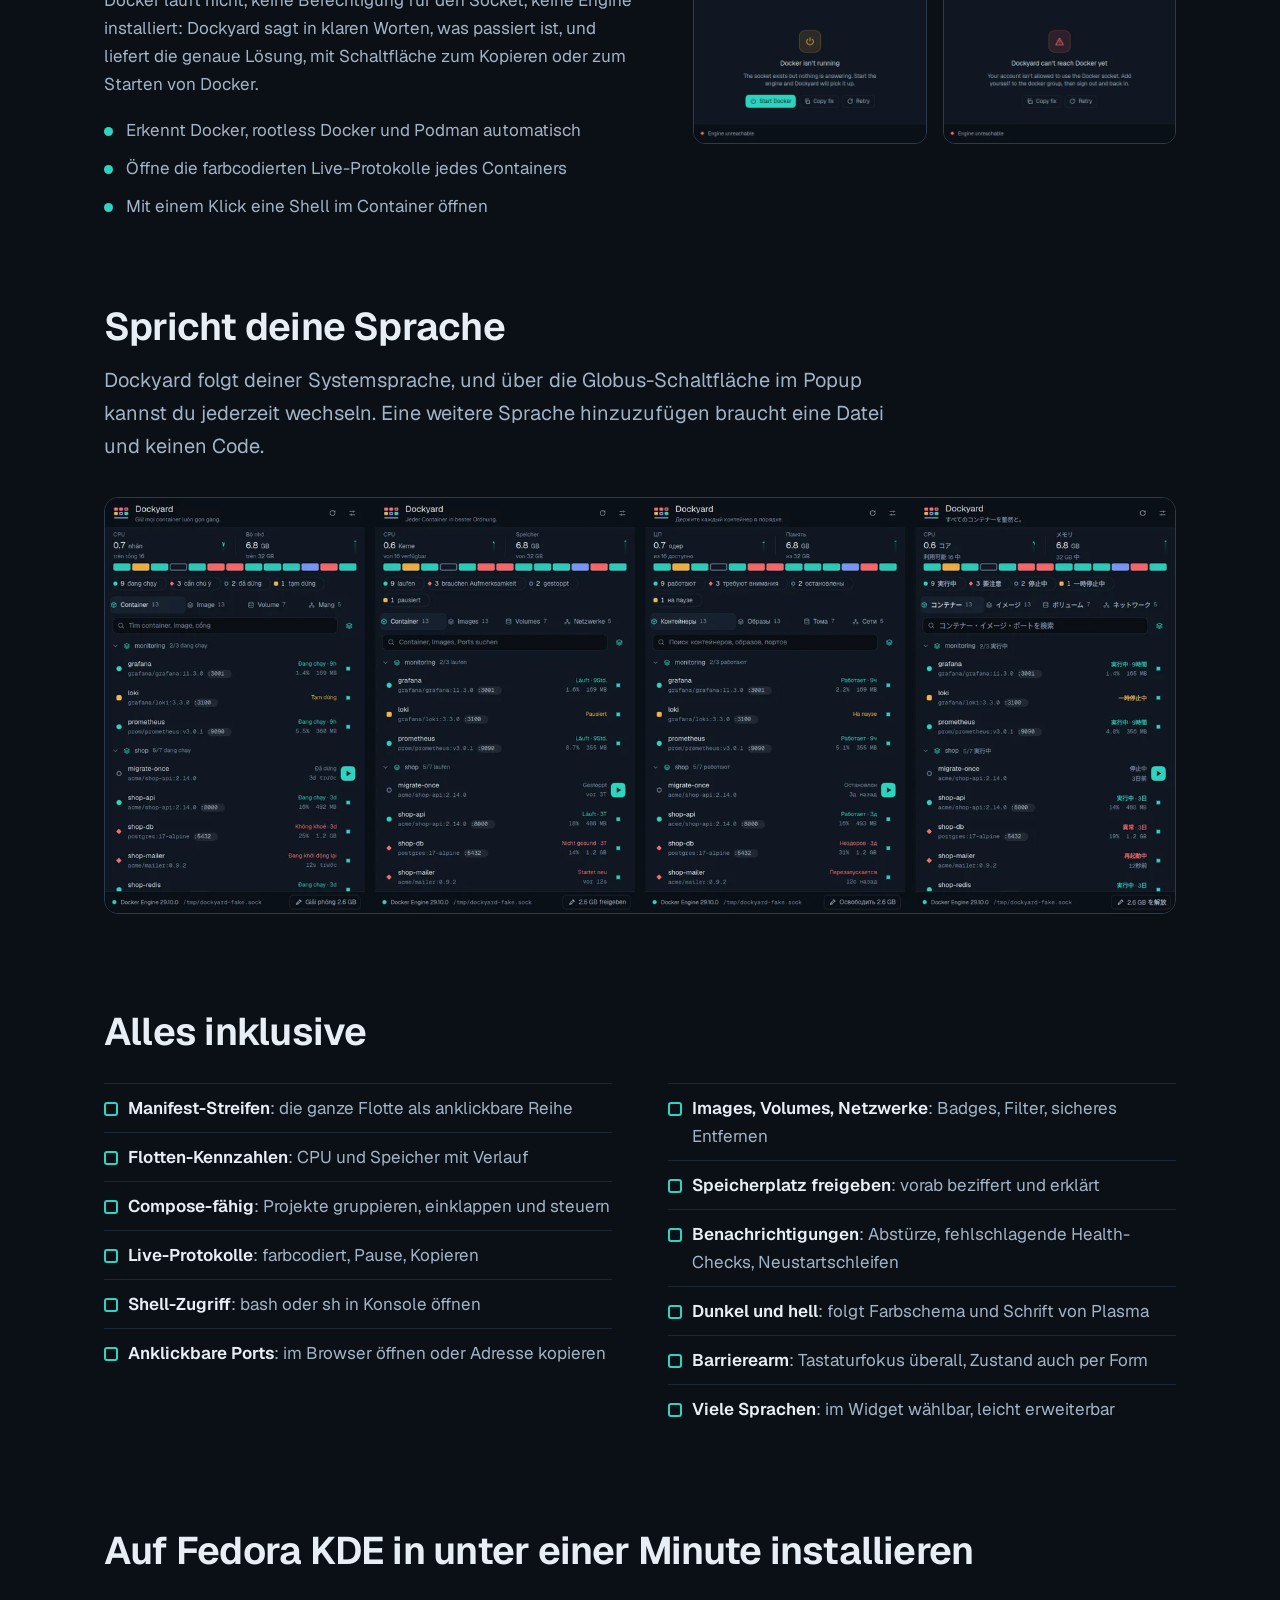
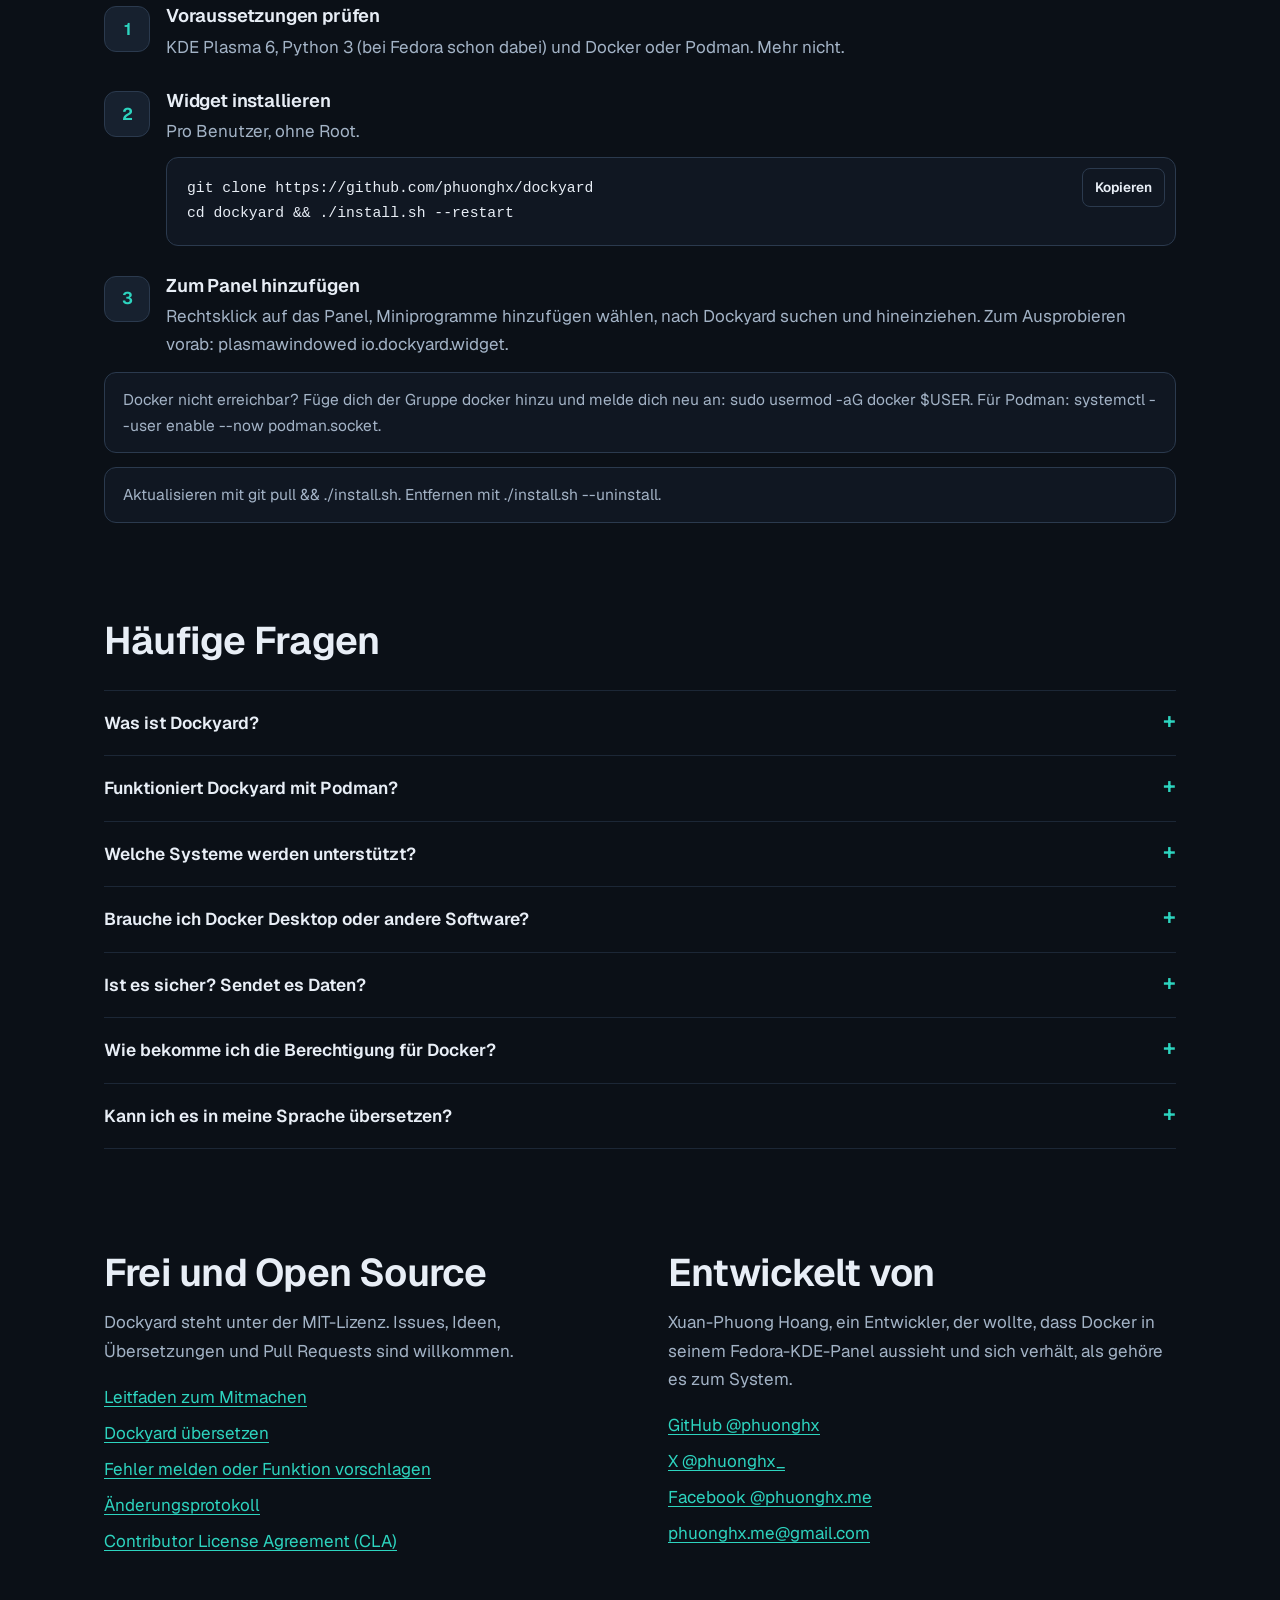
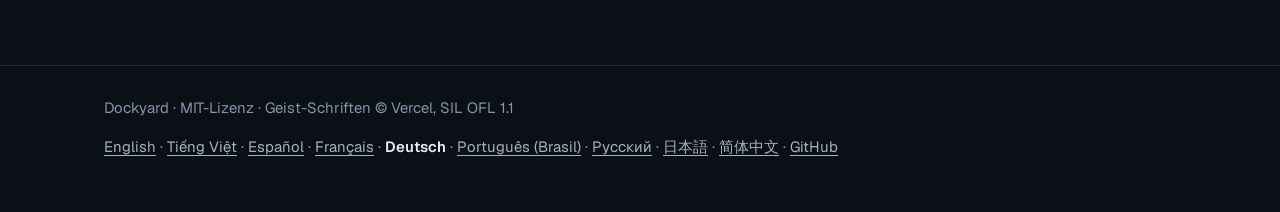
==== commit d59514ef: "docs(site): fix the tiny error screenshots The two error images were squeezed to about 110px because" ====
--- a/docs/de/index.html
+++ b/docs/de/index.html
@@ -82,7 +82,7 @@
   <section class="feat" id="features" aria-label="Funktionen"><div class="wrap" style="display:grid;gap:96px">
       <div class="row"><div class="txt"><h2>Wissen, bevor etwas ausfällt</h2><p>CPU und Speicher von allem, was läuft, mit Verlauf. Filter per Klick: laufen, brauchen Aufmerksamkeit, gestoppt. Stürzt ein Container ab, wird nicht gesund oder startet in einer Schleife neu, bekommst du eine Desktop-Benachrichtigung.</p><ul><li>Container nach Compose-Projekt gruppiert</li><li>Ein ganzes Projekt auf einmal starten, stoppen oder neu starten</li><li>Live-CPU, -Speicher und -Netzwerk pro Container</li></ul></div><div class="pic"><picture><source srcset="../images/overview-dark.webp" type="image/webp"><img src="../images/overview-dark.png" width="500" height="800" alt="Dockyard-Übersicht: CPU- und Speicherverlauf, der Manifest-Streifen und nach Compose-Projekt gruppierte Container" loading="lazy"></picture></div></div>
       <div class="row flip"><div class="txt"><h2>Alles, was die Engine kennt</h2><p>Images, Volumes und Netzwerke sind einen Tab entfernt, mit Badges für In Benutzung und Ungenutzt. Entferne, was du nicht brauchst; wird etwas noch benutzt, lehnt die Engine ab und Dockyard sagt dir warum. Das Bereinigungs-Panel zeigt vor der Bestätigung, was jede Aktion entfernt und wie viel sie freigibt.</p><ul><li>Verwaiste und ungenutzte Images, anonyme Volumes, Build-Cache</li><li>Benannte Volumes werden bei der Bereinigung nie angefasst</li><li>Zweistufige Bestätigung statt modaler Dialoge</li></ul></div><div class="pic"><picture><source srcset="../images/tab-images.webp" type="image/webp"><img src="../images/tab-images.png" width="500" height="800" alt="Dockyard-Tab Images mit Badges für In Benutzung und Ungenutzt" loading="lazy"></picture></div></div>
-      <div class="row"><div class="txt"><h2>Gelassen, wenn etwas schiefgeht</h2><p>Docker läuft nicht, keine Berechtigung für den Socket, keine Engine installiert: Dockyard sagt in klaren Worten, was passiert ist, und liefert die genaue Lösung, mit Schaltfläche zum Kopieren oder zum Starten von Docker.</p><ul><li>Erkennt Docker, rootless Docker und Podman automatisch</li><li>Öffne die farbcodierten Live-Protokolle jedes Containers</li><li>Mit einem Klick eine Shell im Container öffnen</li></ul></div><div class="pic two"><picture><source srcset="../images/error-not-running.webp" type="image/webp"><img src="../images/error-not-running.png" width="500" height="800" alt="Dockyard-Meldung: Docker läuft nicht, mit Schaltfläche Docker starten" loading="lazy"></picture><picture><source srcset="../images/error-permission.webp" type="image/webp"><img src="../images/error-permission.png" width="500" height="800" alt="Dockyard-Meldung: keine Berechtigung für den Docker-Socket, mit Schaltfläche Lösung kopieren" loading="lazy"></picture></div></div>
+      <div class="row"><div class="txt"><h2>Gelassen, wenn etwas schiefgeht</h2><p>Docker läuft nicht, keine Berechtigung für den Socket, keine Engine installiert: Dockyard sagt in klaren Worten, was passiert ist, und liefert die genaue Lösung, mit Schaltfläche zum Kopieren oder zum Starten von Docker.</p><ul><li>Erkennt Docker, rootless Docker und Podman automatisch</li><li>Öffne die farbcodierten Live-Protokolle jedes Containers</li><li>Mit einem Klick eine Shell im Container öffnen</li></ul></div><div class="pic two"><picture><source srcset="../images/error-not-running-crop.webp" type="image/webp"><img src="../images/error-not-running-crop.png" width="500" height="390" alt="Dockyard-Meldung: Docker läuft nicht, mit Schaltfläche Docker starten" loading="lazy"></picture><picture><source srcset="../images/error-permission-crop.webp" type="image/webp"><img src="../images/error-permission-crop.png" width="500" height="390" alt="Dockyard-Meldung: keine Berechtigung für den Docker-Socket, mit Schaltfläche Lösung kopieren" loading="lazy"></picture></div></div>
   </div></section>
 
   <section class="feat" aria-labelledby="langs"><div class="wrap">
--- a/docs/assets/style.css
+++ b/docs/assets/style.css
@@ -79,7 +79,9 @@
 .row .txt li::before{content:"";position:absolute;left:0;top:.62em;width:9px;height:9px;border-radius:50%;background:var(--acc)}
 .pic{display:flex;gap:16px;justify-content:center}
 .pic img{border-radius:12px;border:1px solid var(--line2);width:min(100%,360px)}
-.pic.two img{width:calc(50% - 8px)}
+.pic.two{align-items:flex-start}
+.pic.two picture{flex:1 1 0;min-width:0}
+.pic.two img{width:100%}
 .wide{margin-top:34px}.wide img{width:100%;border-radius:var(--r);border:1px solid var(--line2)}
 @media(max-width:860px){.row,.row.flip{grid-template-columns:1fr;gap:28px}.row.flip .txt{order:0}}
 
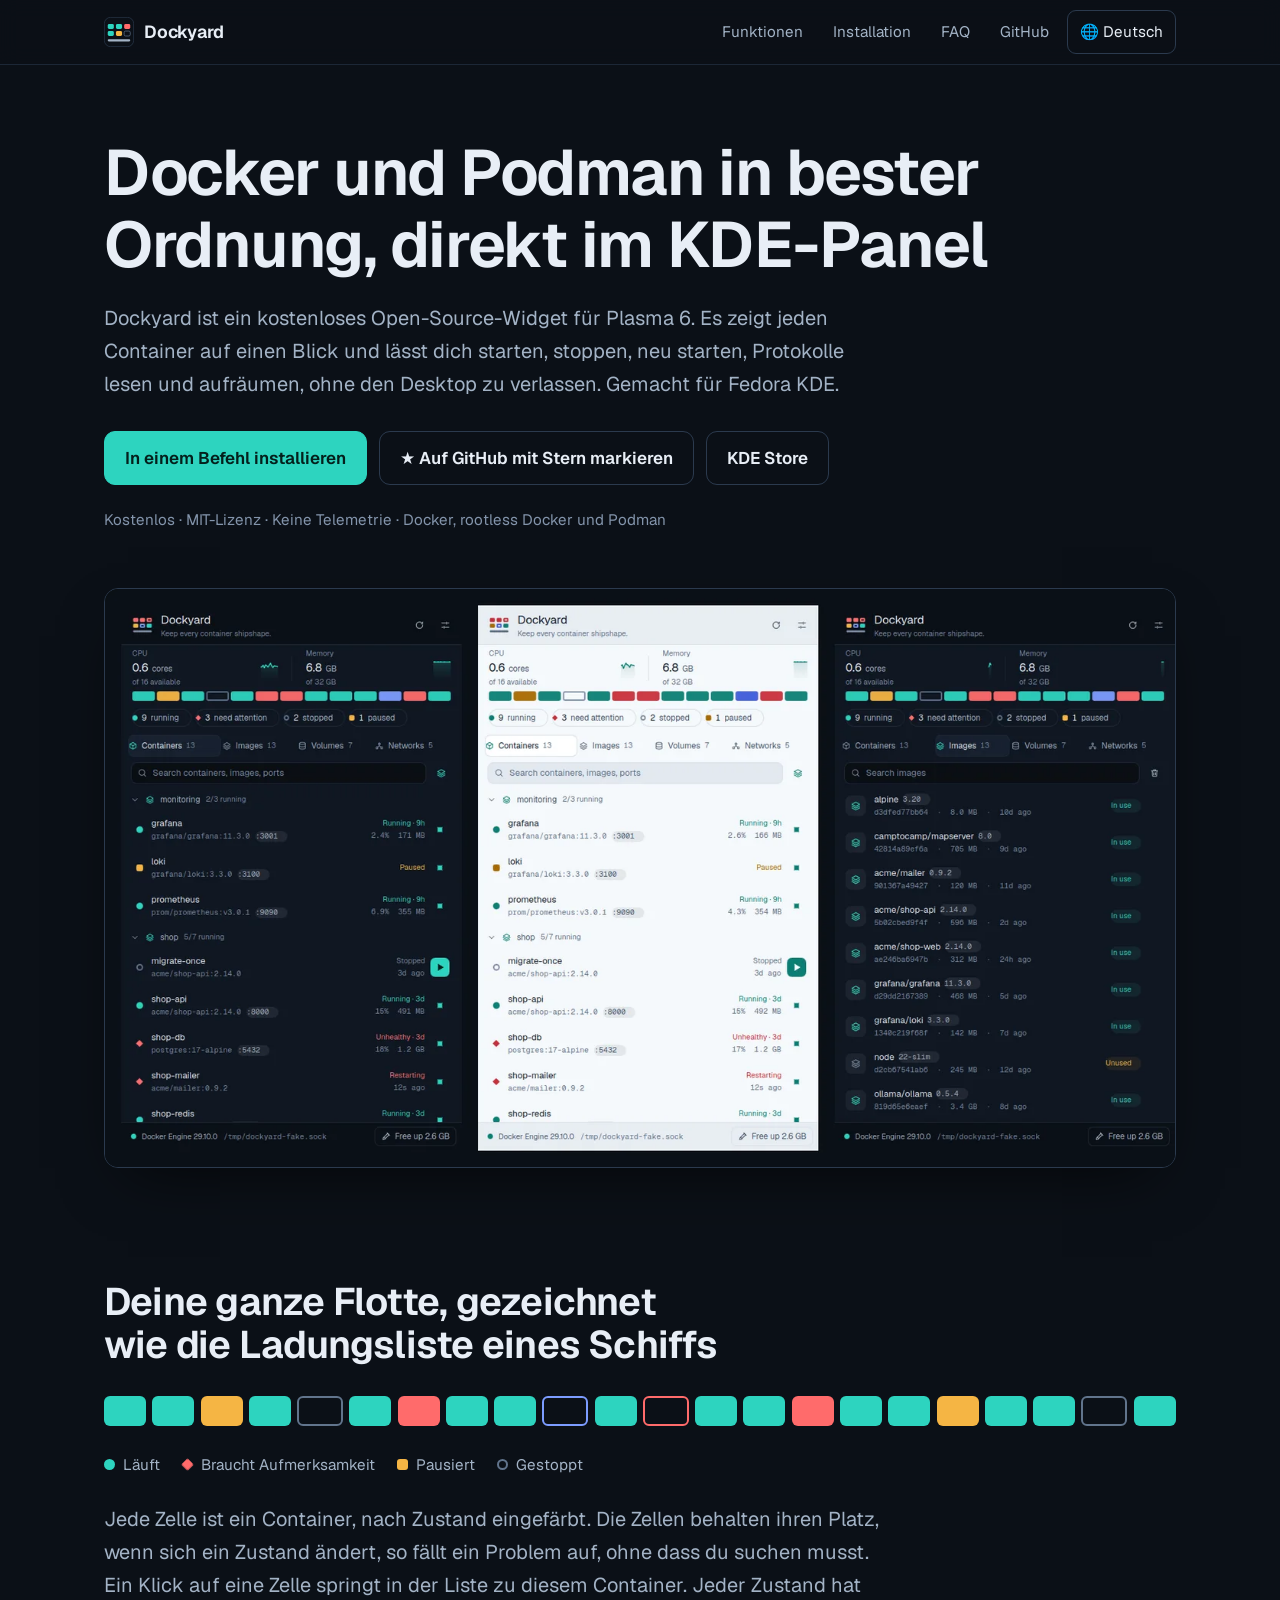
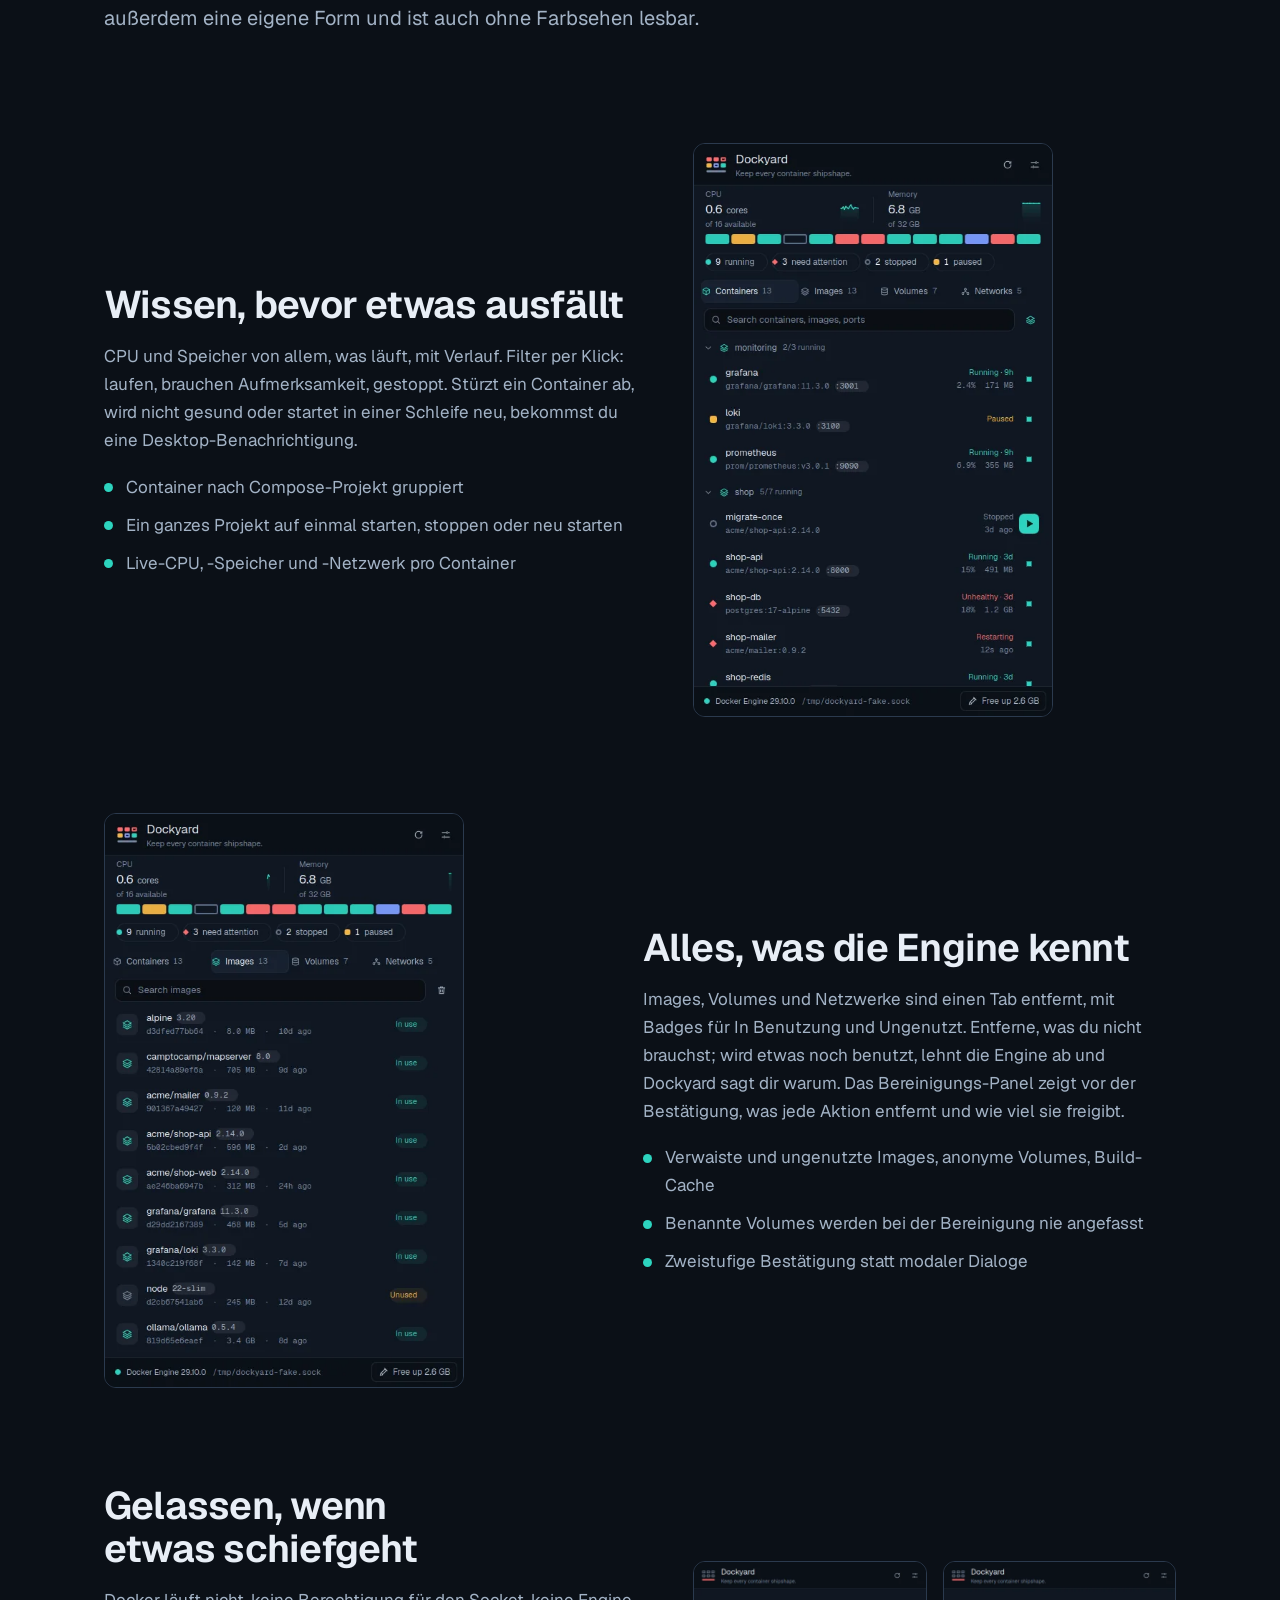
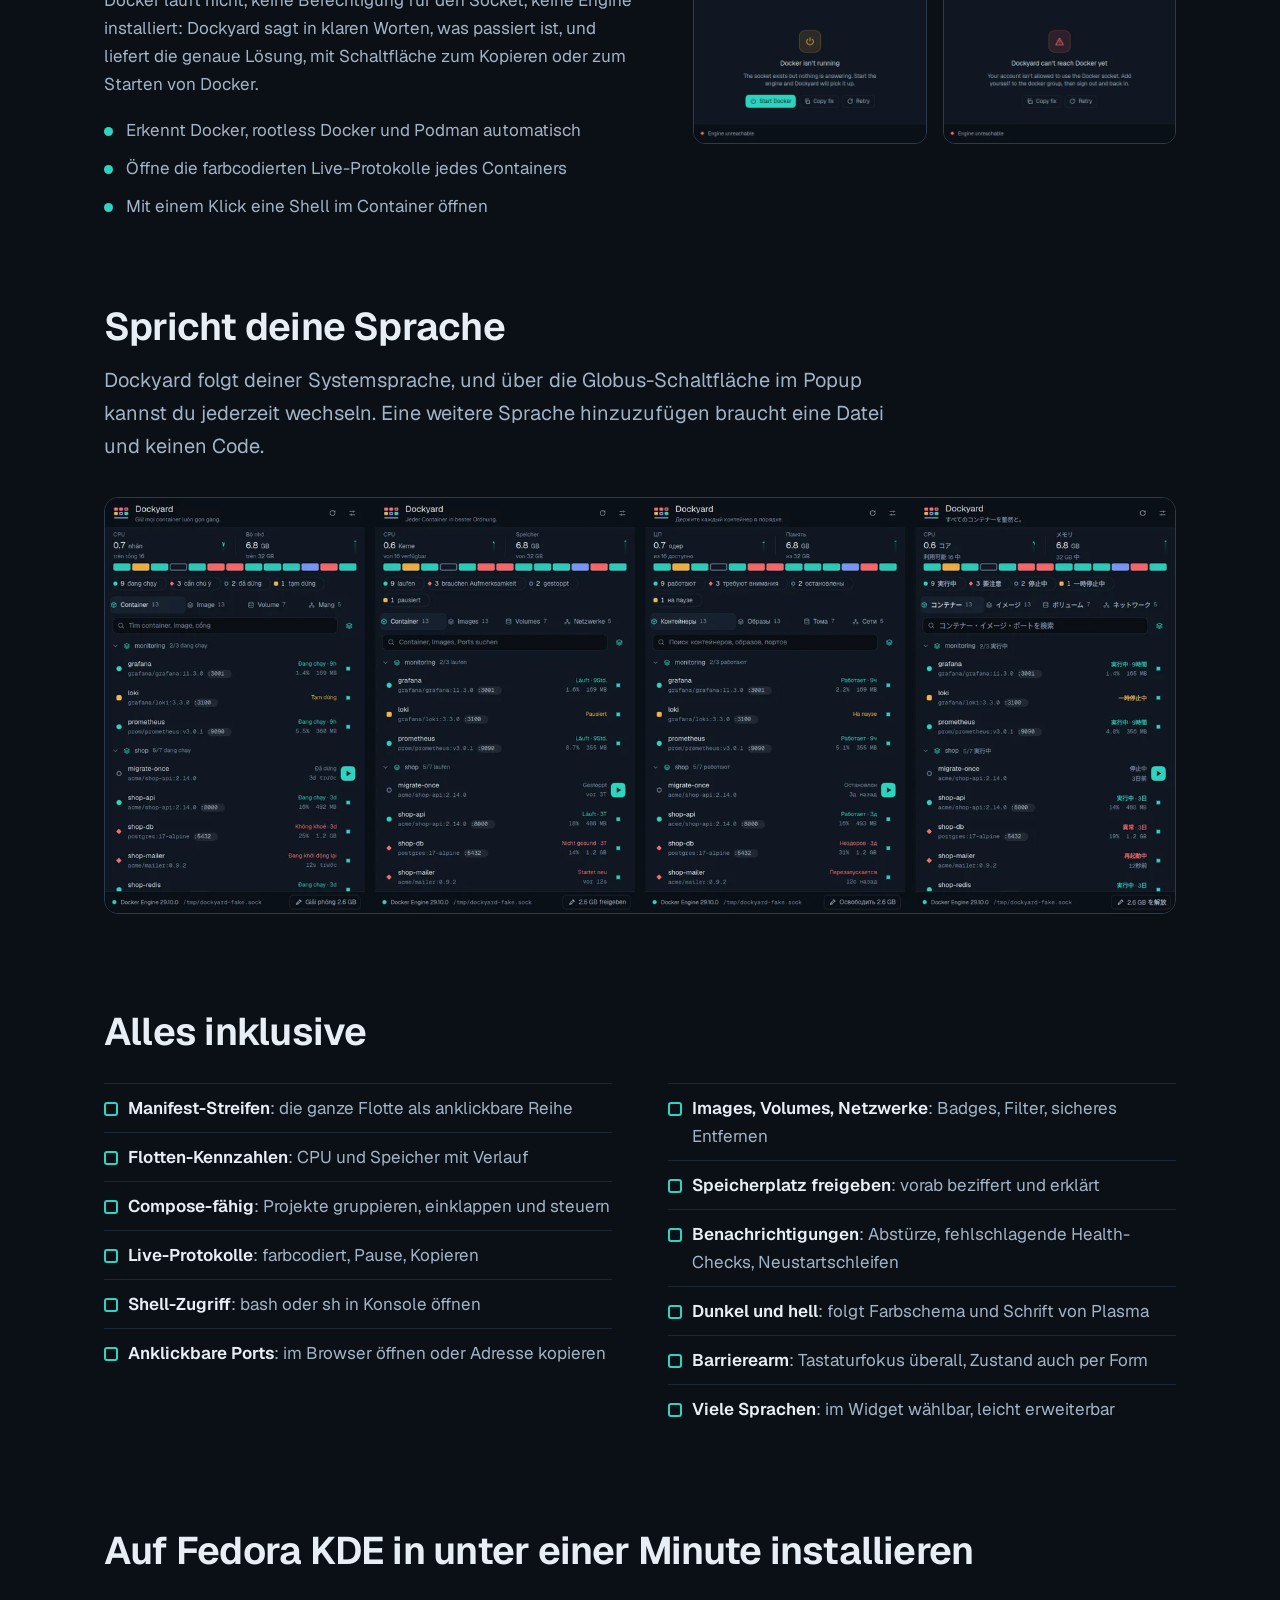
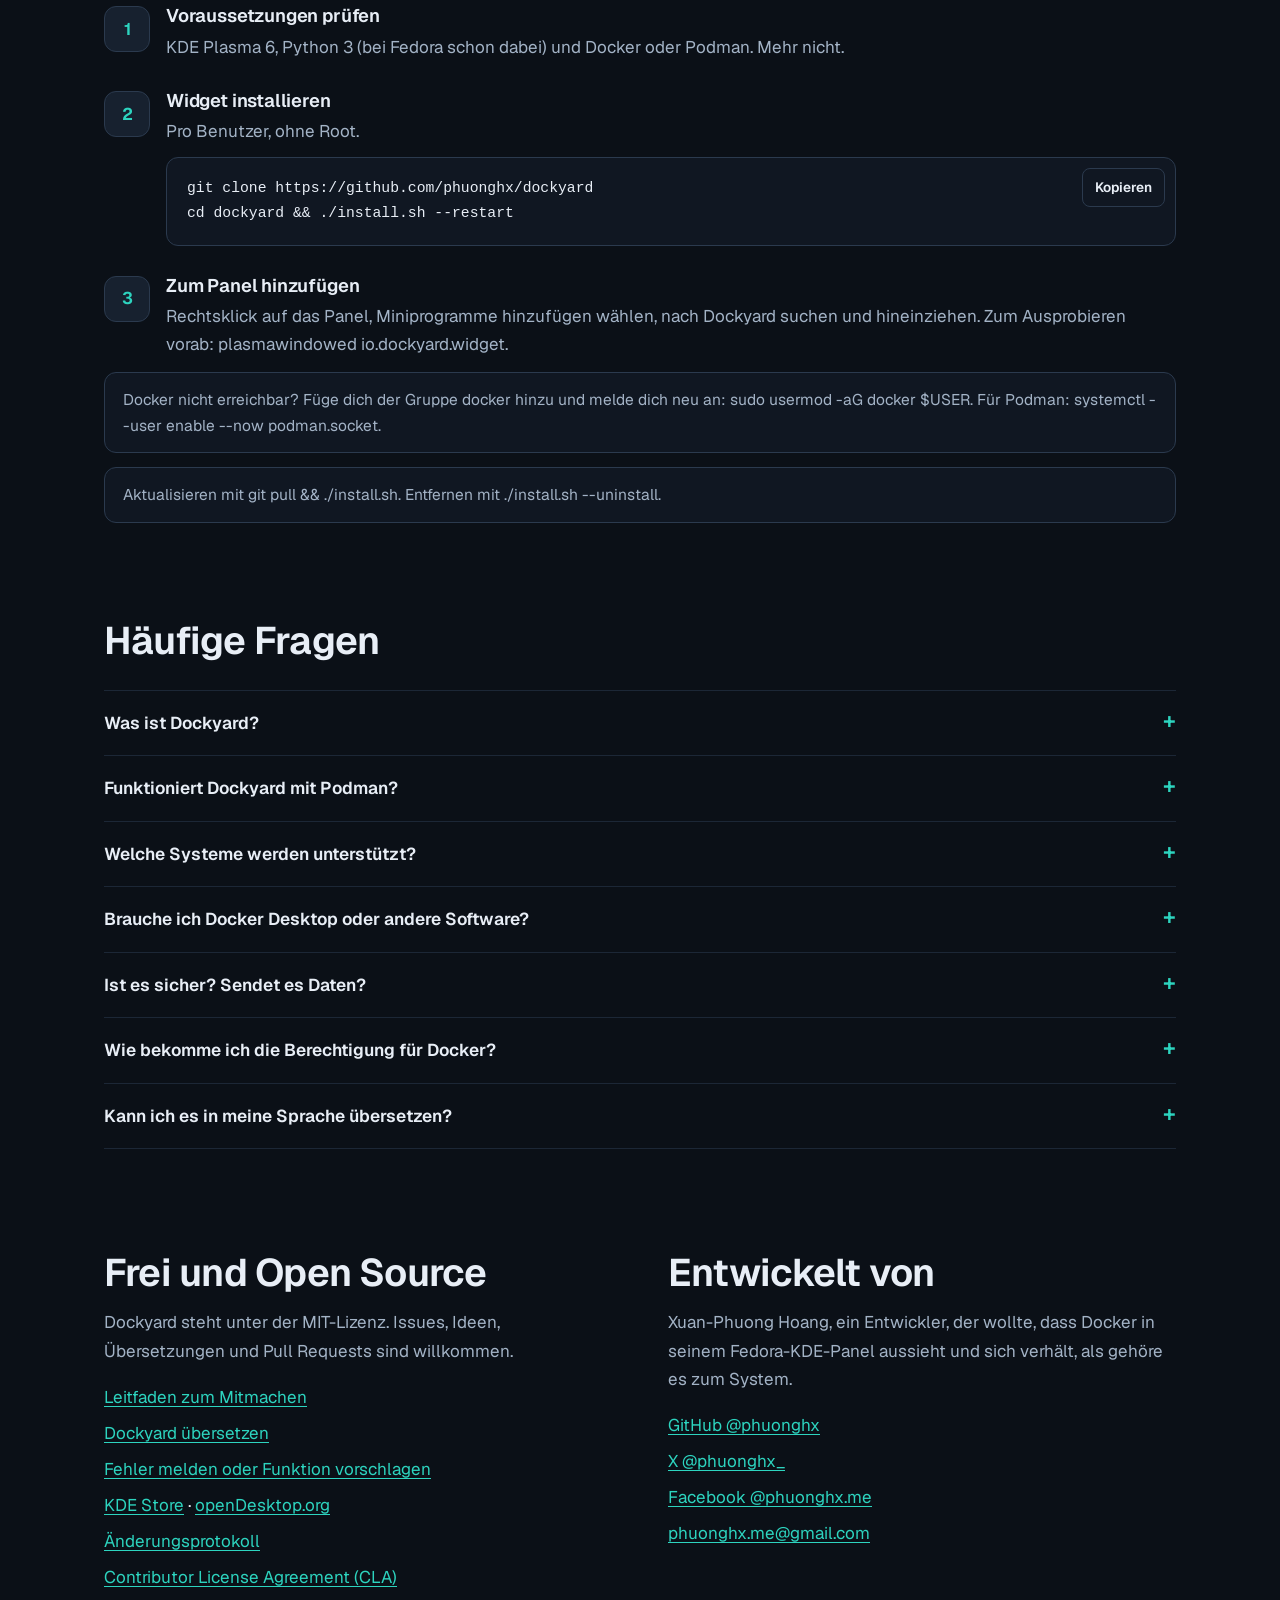
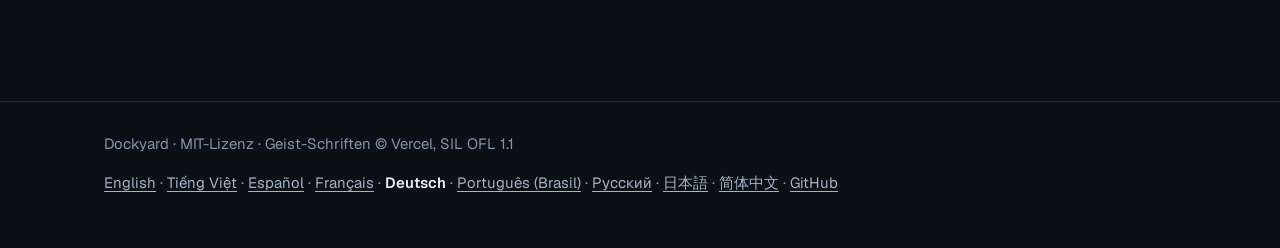
==== commit 254fbfb6: "docs: link the KDE Store and openDesktop.org pages README, the translated READMEs and every website " ====
--- a/docs/de/index.html
+++ b/docs/de/index.html
@@ -49,7 +49,7 @@
 <link rel="apple-touch-icon" href="../assets/apple-touch-icon.png">
 <link rel="preload" href="../assets/Geist.ttf" as="font" type="font/ttf" crossorigin>
 <link rel="stylesheet" href="../assets/style.css">
-<script type="application/ld+json">{"@context":"https://schema.org","@graph":[{"@type":"SoftwareApplication","@id":"https://phuonghx.github.io/dockyard/#app","name":"Dockyard","alternateName":"Dockyard for KDE Plasma","url":"https://phuonghx.github.io/dockyard/de/","description":"Dockyard ist ein kostenloses Open-Source-Widget für KDE Plasma 6, mit dem du Docker- und Podman-Container, Images, Volumes und Protokolle direkt im Panel überwachst und verwaltest. Gemacht für Fedora KDE.","applicationCategory":"DeveloperApplication","applicationSubCategory":"Container management","operatingSystem":"Linux (KDE Plasma 6)","softwareRequirements":"KDE Plasma 6, Python 3, Docker or Podman","softwareVersion":"1.0.0","datePublished":"2026-11-26","license":"https://opensource.org/licenses/MIT","isAccessibleForFree":true,"offers":{"@type":"Offer","price":"0","priceCurrency":"USD"},"downloadUrl":"https://github.com/phuonghx/dockyard","codeRepository":"https://github.com/phuonghx/dockyard","installUrl":"https://phuonghx.github.io/dockyard/#install","image":"https://phuonghx.github.io/dockyard/assets/og-image.png","screenshot":["https://phuonghx.github.io/dockyard/images/overview-dark.png","https://phuonghx.github.io/dockyard/images/overview-light.png","https://phuonghx.github.io/dockyard/images/tab-images.png"],"inLanguage":["en","vi","es","fr","de","pt-BR","ru","ja","zh-CN"],"featureList":["Manifest strip of every container","CPU and memory with history","Compose project grouping","Live colour-coded logs","Shell access","Image, volume and network management","Safe disk clean-up","Desktop notifications","Dark and light themes","9 languages"],"author":{"@id":"https://phuonghx.github.io/dockyard/#author"}},{"@type":"Person","@id":"https://phuonghx.github.io/dockyard/#author","name":"Xuan-Phuong Hoang","url":"https://github.com/phuonghx","sameAs":["https://github.com/phuonghx","https://x.com/phuonghx_","https://facebook.com/phuonghx.me"]},{"@type":"FAQPage","mainEntity":[{"@type":"Question","name":"Was ist Dockyard?","acceptedAnswer":{"@type":"Answer","text":"Dockyard ist ein kostenloses Open-Source-Widget für KDE Plasma 6. Es sitzt in deinem Panel und lässt dich Docker- oder Podman-Container, -Images, -Volumes und -Netzwerke überwachen und verwalten, Protokolle lesen und Speicherplatz freigeben, ohne Terminal oder schwere Desktop-App."}},{"@type":"Question","name":"Funktioniert Dockyard mit Podman?","acceptedAnswer":{"@type":"Answer","text":"Ja. Es findet Docker, rootless Docker und den Docker-kompatiblen Socket von Podman automatisch, oder du gibst in den Widget-Einstellungen einen Socket-Pfad an."}},{"@type":"Question","name":"Welche Systeme werden unterstützt?","acceptedAnswer":{"@type":"Answer","text":"Jeder Linux-Desktop mit KDE Plasma 6, getestet unter Fedora KDE. Es ist ein Plasma-Widget und läuft daher nicht unter GNOME oder anderen Desktops."}},{"@type":"Question","name":"Brauche ich Docker Desktop oder andere Software?","acceptedAnswer":{"@type":"Answer","text":"Nein. Du brauchst Python 3 und eine laufende Docker- oder Podman-Engine. Dockyard spricht direkt mit dem lokalen Socket der Engine."}},{"@type":"Question","name":"Ist es sicher? Sendet es Daten?","acceptedAnswer":{"@type":"Answer","text":"Dockyard hat keine Telemetrie und sendet nichts außer an den lokalen Engine-Socket. Es steht unter der MIT-Lizenz, der Quellcode liegt auf GitHub. Wie bei jedem Docker-Werkzeug ist der Zugriff auf den Docker-Socket gleichbedeutend mit Root."}},{"@type":"Question","name":"Wie bekomme ich die Berechtigung für Docker?","acceptedAnswer":{"@type":"Answer","text":"Füge deinen Benutzer mit sudo usermod -aG docker $USER der Gruppe docker hinzu und melde dich neu an. Dockyard zeigt genau diesen Befehl, wenn es das Problem erkennt."}},{"@type":"Question","name":"Kann ich es in meine Sprache übersetzen?","acceptedAnswer":{"@type":"Answer","text":"Ja. Erzeuge die Vorlage mit tools/i18n.sh new <Sprache>, übersetze die Datei mit einem beliebigen Editor und öffne einen Pull Request. Programmieren ist nicht nötig. Siehe die Anleitung Translating in CONTRIBUTING.md."}}]},{"@type":"WebSite","@id":"https://phuonghx.github.io/dockyard/#site","name":"Dockyard","url":"https://phuonghx.github.io/dockyard/","inLanguage":"de"}]}</script>
+<script type="application/ld+json">{"@context":"https://schema.org","@graph":[{"@type":"SoftwareApplication","@id":"https://phuonghx.github.io/dockyard/#app","name":"Dockyard","alternateName":"Dockyard for KDE Plasma","url":"https://phuonghx.github.io/dockyard/de/","description":"Dockyard ist ein kostenloses Open-Source-Widget für KDE Plasma 6, mit dem du Docker- und Podman-Container, Images, Volumes und Protokolle direkt im Panel überwachst und verwaltest. Gemacht für Fedora KDE.","applicationCategory":"DeveloperApplication","applicationSubCategory":"Container management","operatingSystem":"Linux (KDE Plasma 6)","softwareRequirements":"KDE Plasma 6, Python 3, Docker or Podman","softwareVersion":"1.0.0","datePublished":"2026-11-26","license":"https://opensource.org/licenses/MIT","isAccessibleForFree":true,"offers":{"@type":"Offer","price":"0","priceCurrency":"USD"},"downloadUrl":"https://github.com/phuonghx/dockyard","codeRepository":"https://github.com/phuonghx/dockyard","sameAs":["https://store.kde.org/p/2382787/","https://www.opendesktop.org/p/2382787/"],"installUrl":"https://phuonghx.github.io/dockyard/#install","image":"https://phuonghx.github.io/dockyard/assets/og-image.png","screenshot":["https://phuonghx.github.io/dockyard/images/overview-dark.png","https://phuonghx.github.io/dockyard/images/overview-light.png","https://phuonghx.github.io/dockyard/images/tab-images.png"],"inLanguage":["en","vi","es","fr","de","pt-BR","ru","ja","zh-CN"],"featureList":["Manifest strip of every container","CPU and memory with history","Compose project grouping","Live colour-coded logs","Shell access","Image, volume and network management","Safe disk clean-up","Desktop notifications","Dark and light themes","9 languages"],"author":{"@id":"https://phuonghx.github.io/dockyard/#author"}},{"@type":"Person","@id":"https://phuonghx.github.io/dockyard/#author","name":"Xuan-Phuong Hoang","url":"https://github.com/phuonghx","sameAs":["https://github.com/phuonghx","https://x.com/phuonghx_","https://facebook.com/phuonghx.me"]},{"@type":"FAQPage","mainEntity":[{"@type":"Question","name":"Was ist Dockyard?","acceptedAnswer":{"@type":"Answer","text":"Dockyard ist ein kostenloses Open-Source-Widget für KDE Plasma 6. Es sitzt in deinem Panel und lässt dich Docker- oder Podman-Container, -Images, -Volumes und -Netzwerke überwachen und verwalten, Protokolle lesen und Speicherplatz freigeben, ohne Terminal oder schwere Desktop-App."}},{"@type":"Question","name":"Funktioniert Dockyard mit Podman?","acceptedAnswer":{"@type":"Answer","text":"Ja. Es findet Docker, rootless Docker und den Docker-kompatiblen Socket von Podman automatisch, oder du gibst in den Widget-Einstellungen einen Socket-Pfad an."}},{"@type":"Question","name":"Welche Systeme werden unterstützt?","acceptedAnswer":{"@type":"Answer","text":"Jeder Linux-Desktop mit KDE Plasma 6, getestet unter Fedora KDE. Es ist ein Plasma-Widget und läuft daher nicht unter GNOME oder anderen Desktops."}},{"@type":"Question","name":"Brauche ich Docker Desktop oder andere Software?","acceptedAnswer":{"@type":"Answer","text":"Nein. Du brauchst Python 3 und eine laufende Docker- oder Podman-Engine. Dockyard spricht direkt mit dem lokalen Socket der Engine."}},{"@type":"Question","name":"Ist es sicher? Sendet es Daten?","acceptedAnswer":{"@type":"Answer","text":"Dockyard hat keine Telemetrie und sendet nichts außer an den lokalen Engine-Socket. Es steht unter der MIT-Lizenz, der Quellcode liegt auf GitHub. Wie bei jedem Docker-Werkzeug ist der Zugriff auf den Docker-Socket gleichbedeutend mit Root."}},{"@type":"Question","name":"Wie bekomme ich die Berechtigung für Docker?","acceptedAnswer":{"@type":"Answer","text":"Füge deinen Benutzer mit sudo usermod -aG docker $USER der Gruppe docker hinzu und melde dich neu an. Dockyard zeigt genau diesen Befehl, wenn es das Problem erkennt."}},{"@type":"Question","name":"Kann ich es in meine Sprache übersetzen?","acceptedAnswer":{"@type":"Answer","text":"Ja. Erzeuge die Vorlage mit tools/i18n.sh new <Sprache>, übersetze die Datei mit einem beliebigen Editor und öffne einen Pull Request. Programmieren ist nicht nötig. Siehe die Anleitung Translating in CONTRIBUTING.md."}}]},{"@type":"WebSite","@id":"https://phuonghx.github.io/dockyard/#site","name":"Dockyard","url":"https://phuonghx.github.io/dockyard/","inLanguage":"de"}]}</script>
 </head>
 <body>
 <a class="skip" href="#main">Zum Inhalt springen</a>
@@ -67,7 +67,7 @@
   <section class="hero"><div class="wrap">
     <h1>Docker und Podman in bester Ordnung, direkt im KDE-Panel</h1>
     <p class="lead">Dockyard ist ein kostenloses Open-Source-Widget für Plasma 6. Es zeigt jeden Container auf einen Blick und lässt dich starten, stoppen, neu starten, Protokolle lesen und aufräumen, ohne den Desktop zu verlassen. Gemacht für Fedora KDE.</p>
-    <div class="cta"><a class="btn pri" href="#install">In einem Befehl installieren</a><a class="btn" href="https://github.com/phuonghx/dockyard">★ Auf GitHub mit Stern markieren</a></div>
+    <div class="cta"><a class="btn pri" href="#install">In einem Befehl installieren</a><a class="btn" href="https://github.com/phuonghx/dockyard">★ Auf GitHub mit Stern markieren</a><a class="btn" href="https://store.kde.org/p/2382787/">KDE Store</a></div>
     <p class="trust">Kostenlos · MIT-Lizenz · Keine Telemetrie · Docker, rootless Docker und Podman</p>
     <div class="shot"><picture><source srcset="../images/hero.webp" type="image/webp"><img src="../images/hero.png" width="1400" height="755" alt="Dockyard-Widget für KDE Plasma im dunklen und hellen Design, neben dem Images-Tab" fetchpriority="high"></picture></div>
   </div></section>
@@ -122,7 +122,7 @@
 
   <section class="oss" aria-labelledby="oss"><div class="wrap"><div class="grid">
     <div><h2 id="oss">Frei und Open Source</h2><p class="mut" style="margin-top:14px">Dockyard steht unter der MIT-Lizenz. Issues, Ideen, Übersetzungen und Pull Requests sind willkommen.</p>
-      <ul><li><a href="https://github.com/phuonghx/dockyard/blob/main/CONTRIBUTING.md">Leitfaden zum Mitmachen</a></li><li><a href="https://github.com/phuonghx/dockyard/blob/main/CONTRIBUTING.md#translating">Dockyard übersetzen</a></li><li><a href="https://github.com/phuonghx/dockyard/issues">Fehler melden oder Funktion vorschlagen</a></li><li><a href="https://github.com/phuonghx/dockyard/blob/main/CHANGELOG.md">Änderungsprotokoll</a></li><li><a href="https://github.com/phuonghx/dockyard/blob/main/CLA.md">Contributor License Agreement (CLA)</a></li></ul></div>
+      <ul><li><a href="https://github.com/phuonghx/dockyard/blob/main/CONTRIBUTING.md">Leitfaden zum Mitmachen</a></li><li><a href="https://github.com/phuonghx/dockyard/blob/main/CONTRIBUTING.md#translating">Dockyard übersetzen</a></li><li><a href="https://github.com/phuonghx/dockyard/issues">Fehler melden oder Funktion vorschlagen</a></li><li><a href="https://store.kde.org/p/2382787/">KDE Store</a> · <a href="https://www.opendesktop.org/p/2382787/">openDesktop.org</a></li><li><a href="https://github.com/phuonghx/dockyard/blob/main/CHANGELOG.md">Änderungsprotokoll</a></li><li><a href="https://github.com/phuonghx/dockyard/blob/main/CLA.md">Contributor License Agreement (CLA)</a></li></ul></div>
     <div><h2>Entwickelt von</h2><p class="mut" style="margin-top:14px">Xuan-Phuong Hoang, ein Entwickler, der wollte, dass Docker in seinem Fedora-KDE-Panel aussieht und sich verhält, als gehöre es zum System.</p>
       <ul><li><a href="https://github.com/phuonghx">GitHub @phuonghx</a></li><li><a href="https://x.com/phuonghx_">X @phuonghx_</a></li><li><a href="https://facebook.com/phuonghx.me">Facebook @phuonghx.me</a></li><li><a href="mailto:phuonghx.me@gmail.com">phuonghx.me@gmail.com</a></li></ul></div>
   </div></div></section>
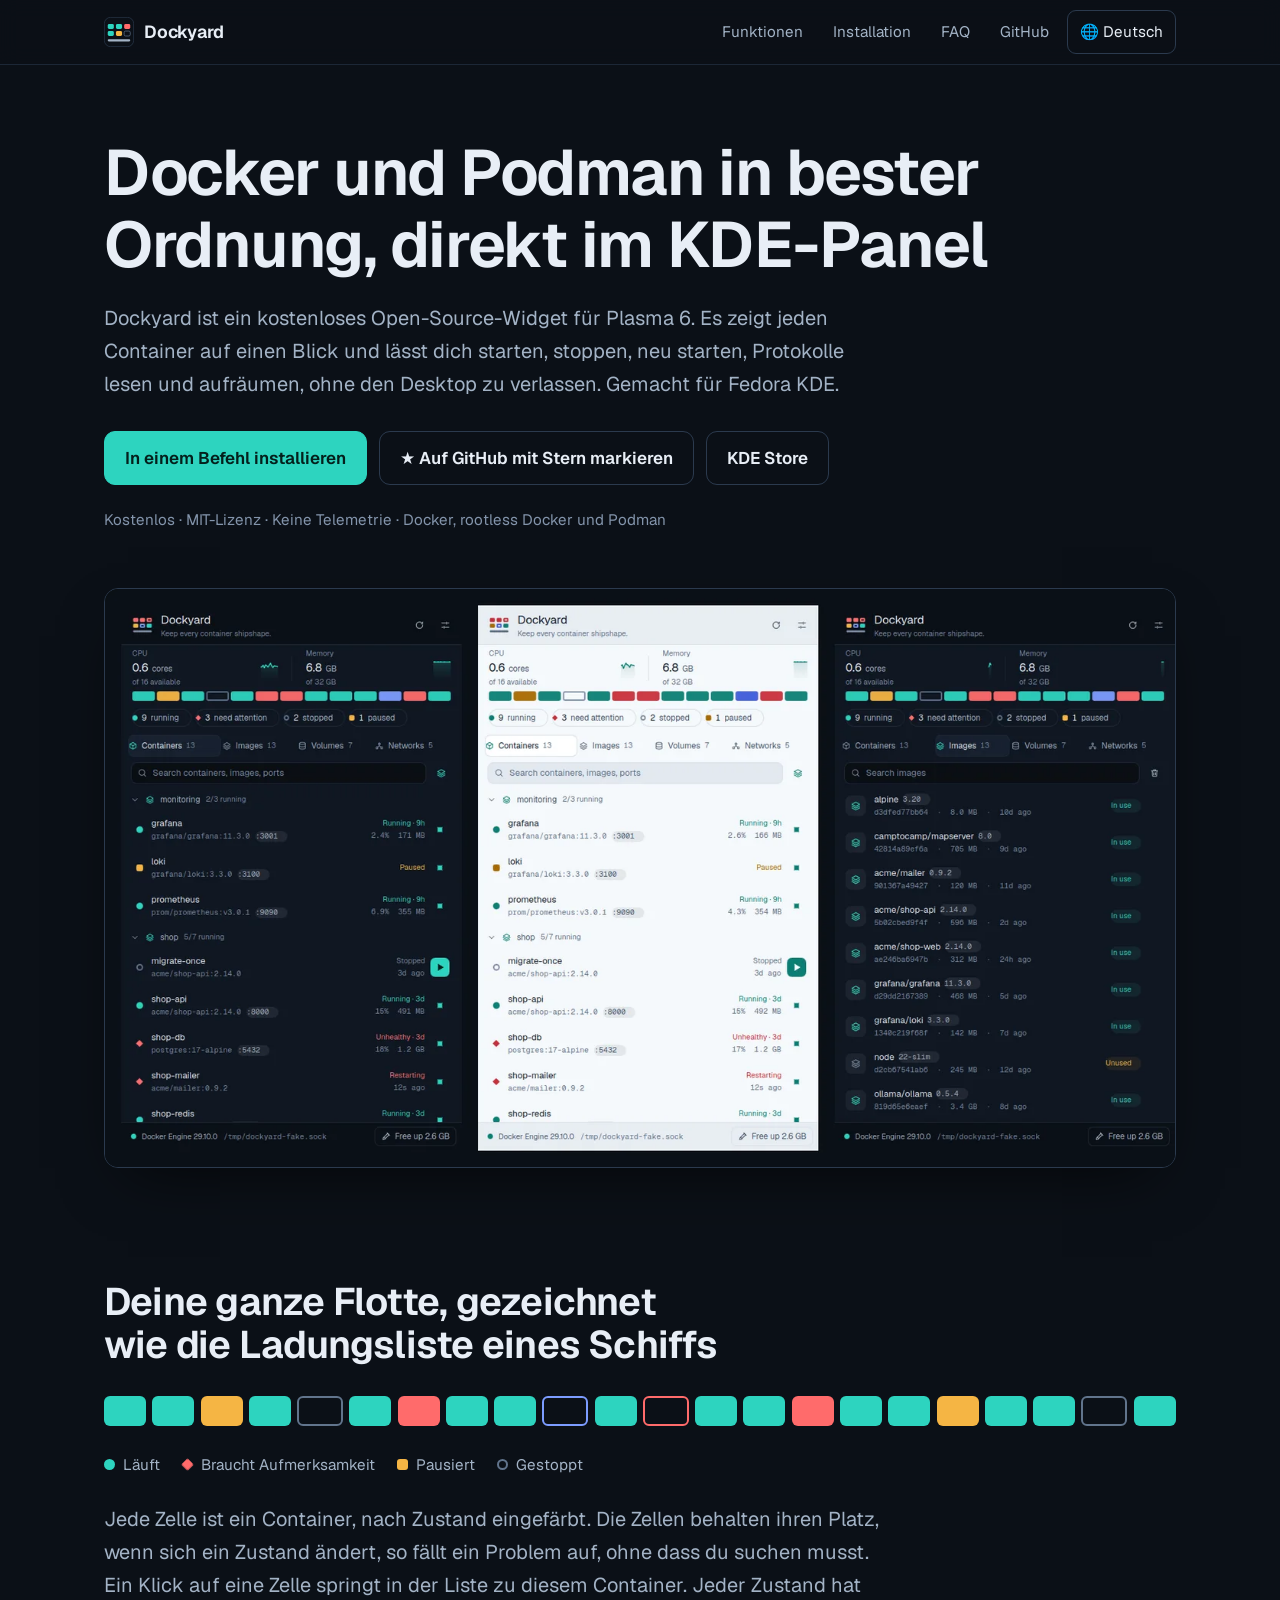
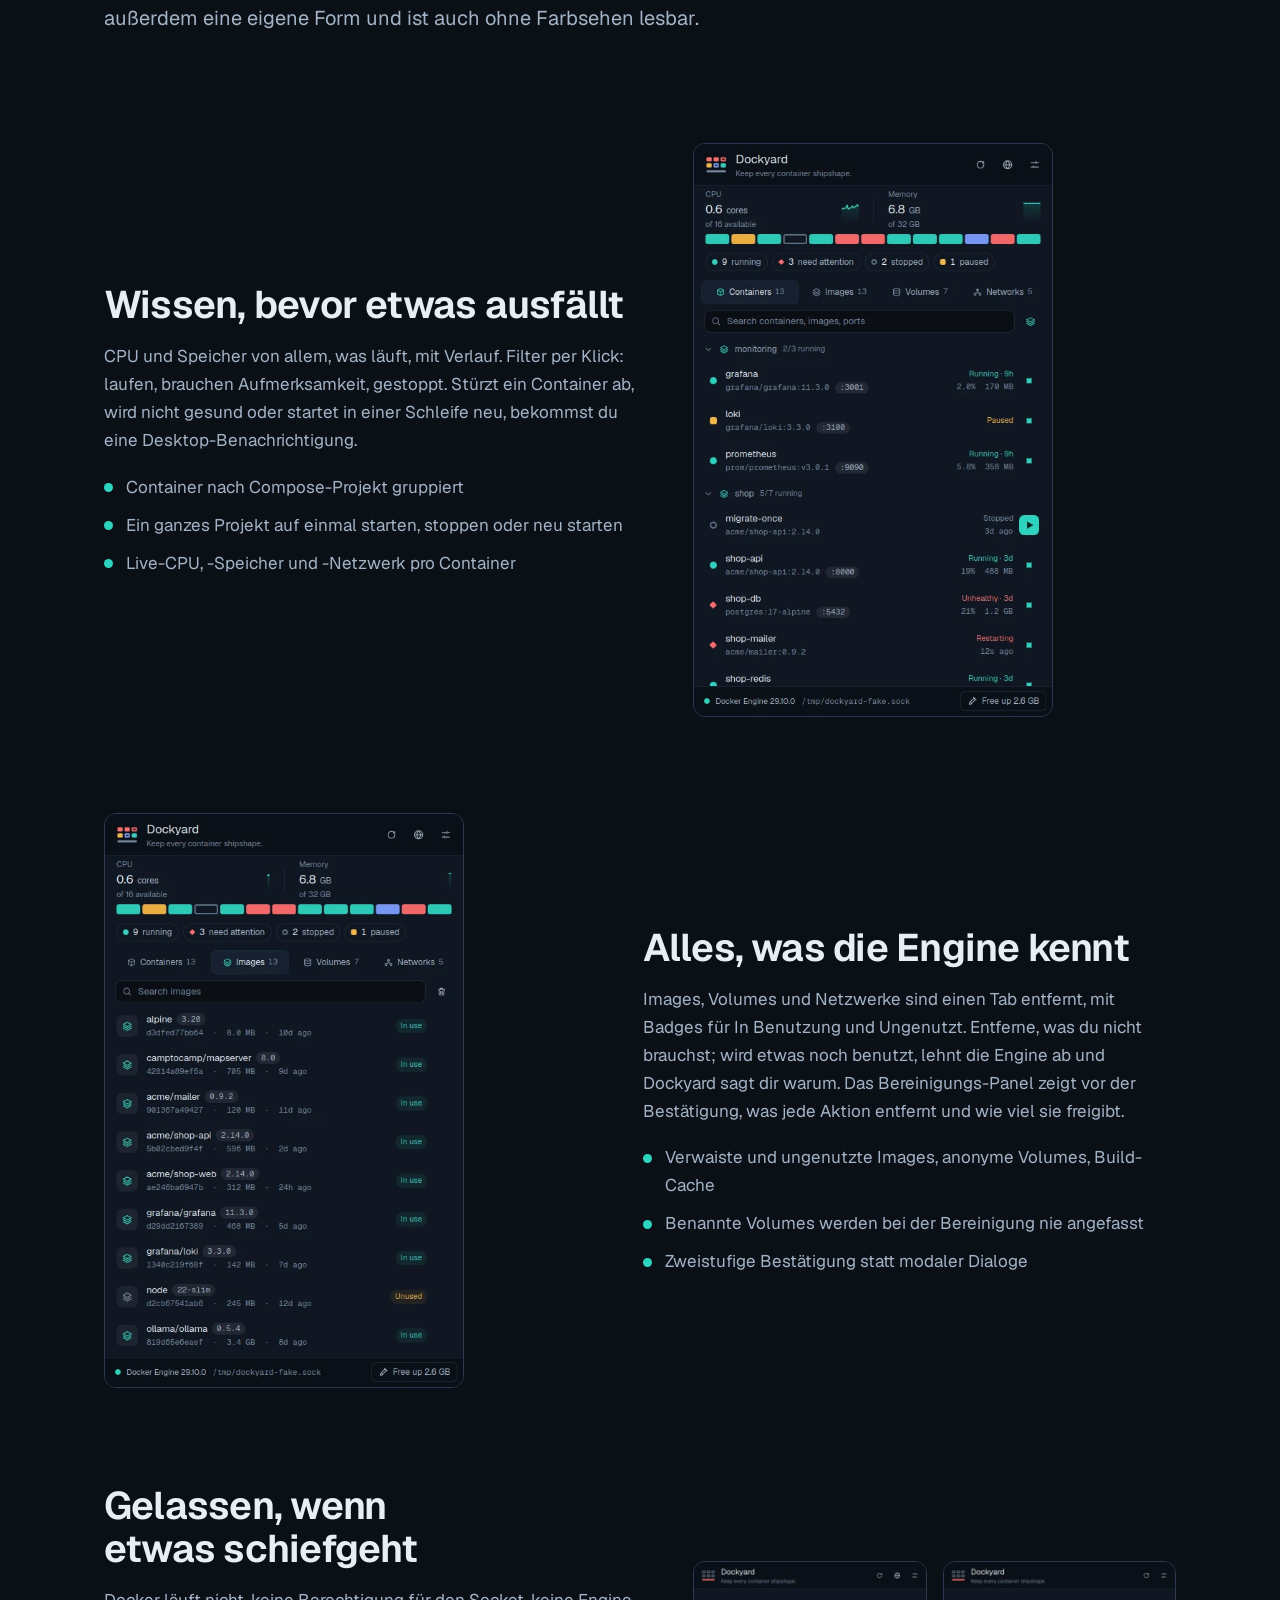
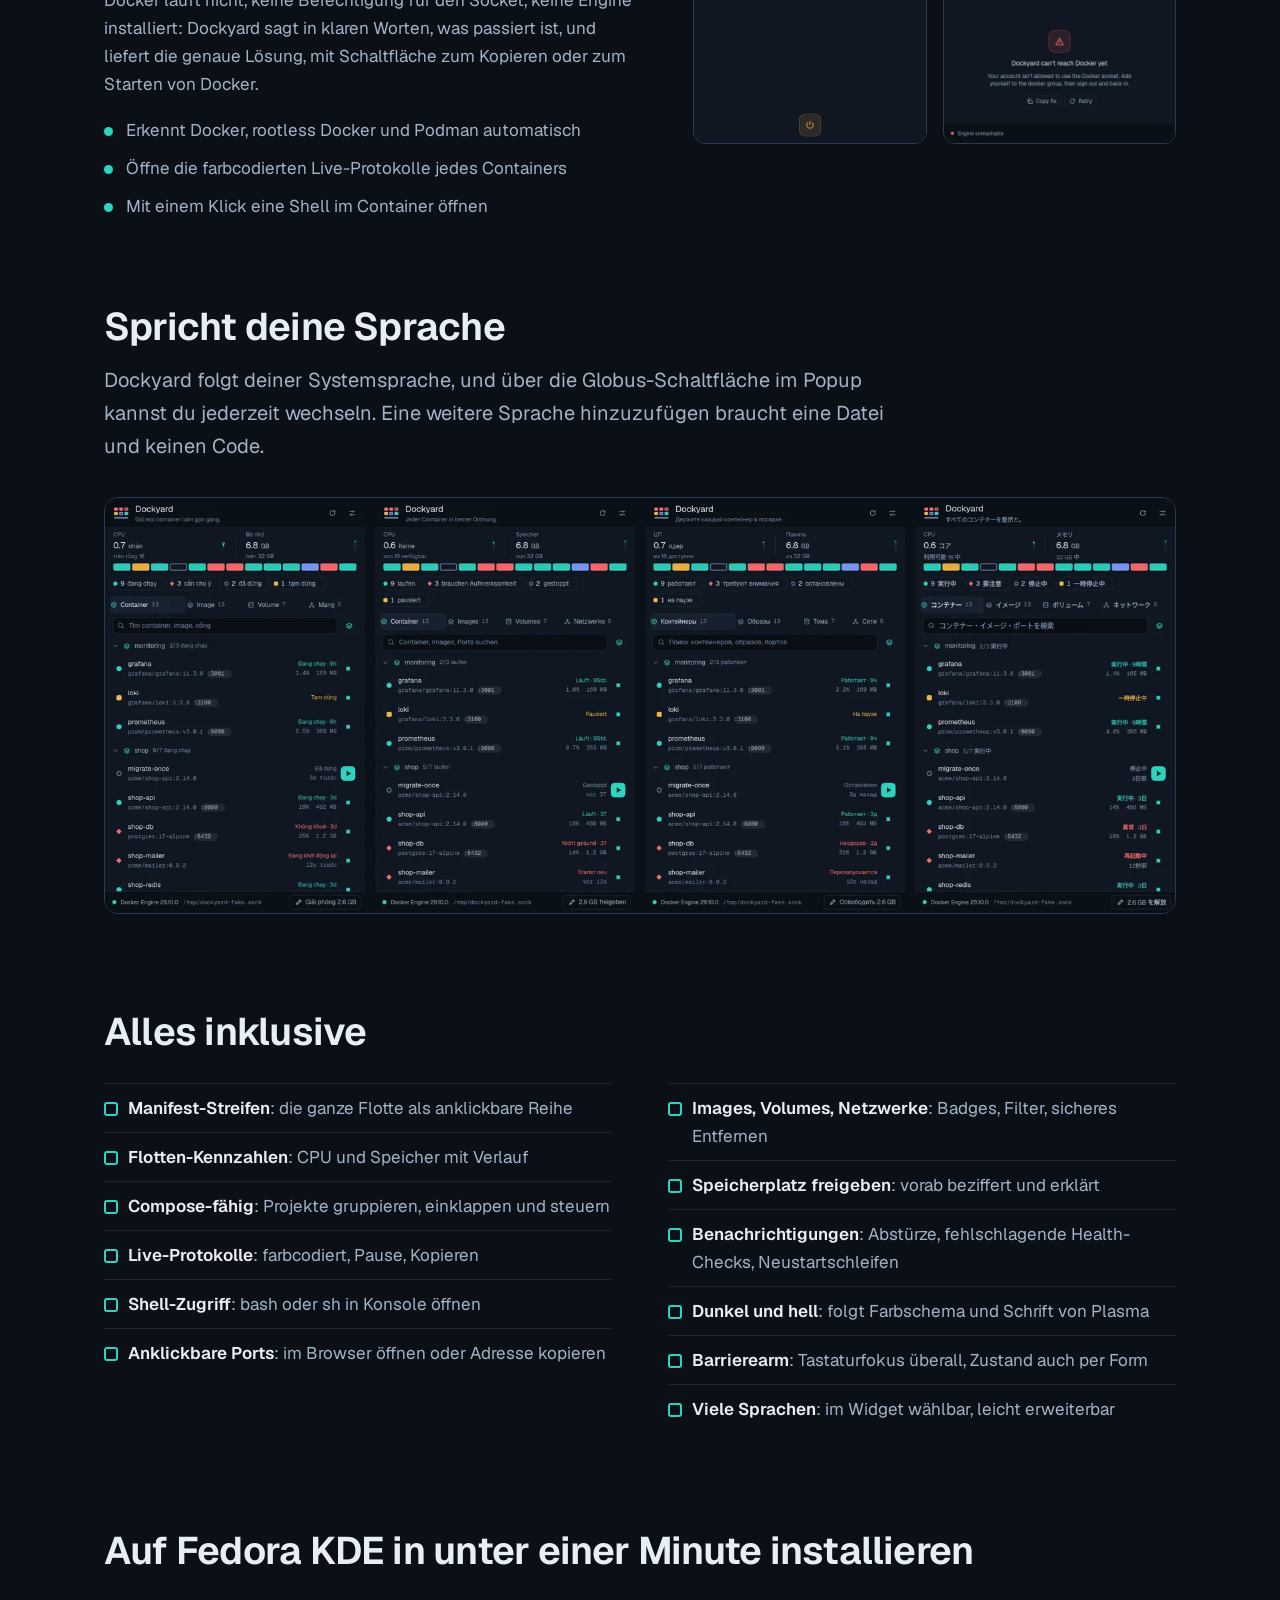
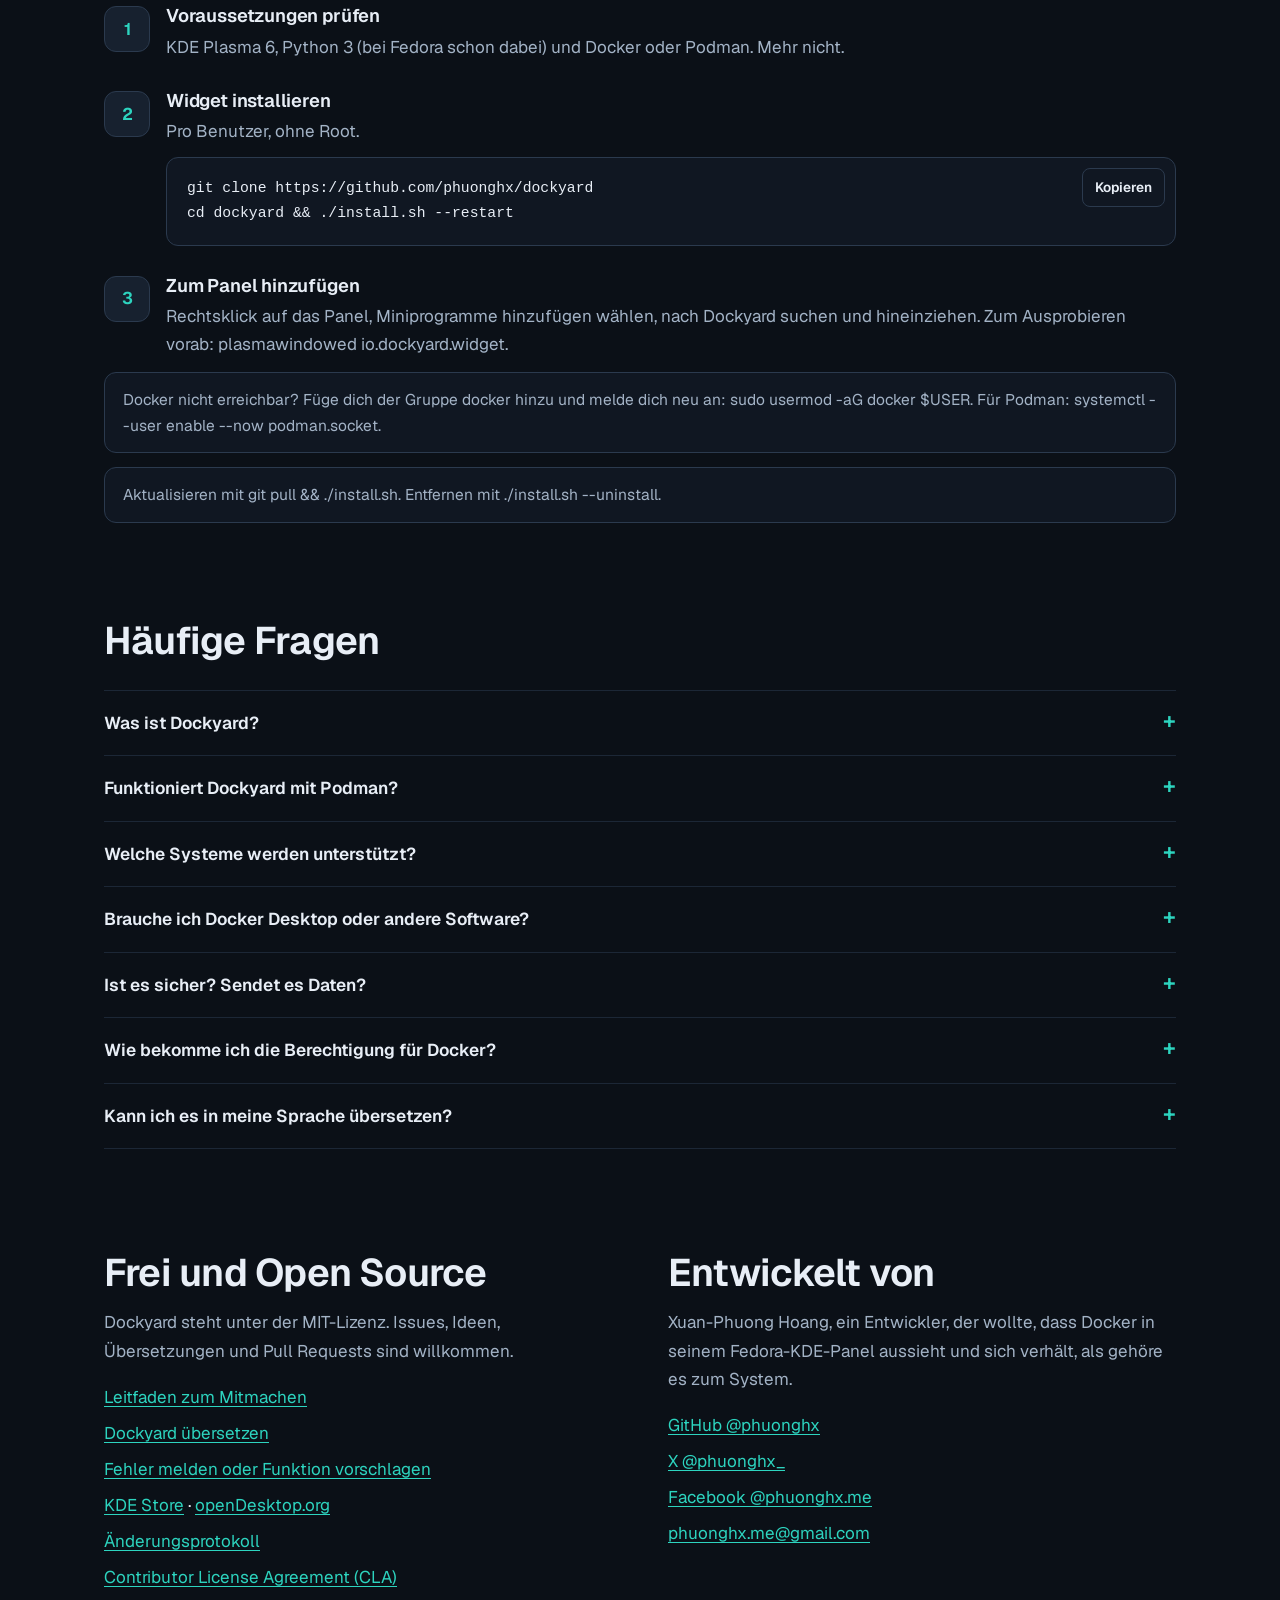
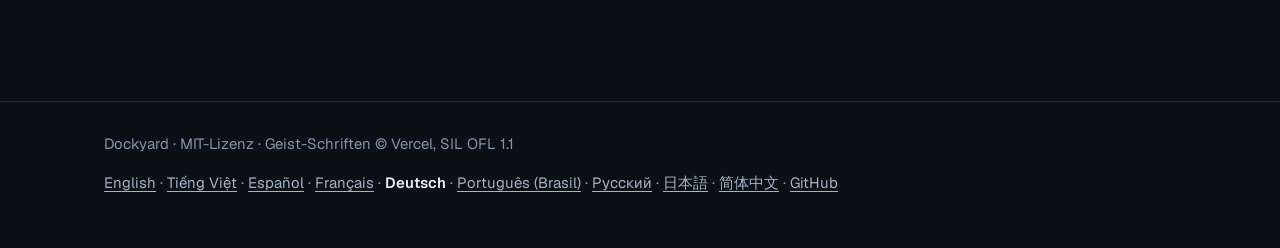
==== commit 43f3eeb6: "chore: release 1.0.1 Bump the version, changelog, website metadata and regenerate the screenshots." ====
--- a/docs/de/index.html
+++ b/docs/de/index.html
@@ -49,7 +49,7 @@
 <link rel="apple-touch-icon" href="../assets/apple-touch-icon.png">
 <link rel="preload" href="../assets/Geist.ttf" as="font" type="font/ttf" crossorigin>
 <link rel="stylesheet" href="../assets/style.css">
-<script type="application/ld+json">{"@context":"https://schema.org","@graph":[{"@type":"SoftwareApplication","@id":"https://phuonghx.github.io/dockyard/#app","name":"Dockyard","alternateName":"Dockyard for KDE Plasma","url":"https://phuonghx.github.io/dockyard/de/","description":"Dockyard ist ein kostenloses Open-Source-Widget für KDE Plasma 6, mit dem du Docker- und Podman-Container, Images, Volumes und Protokolle direkt im Panel überwachst und verwaltest. Gemacht für Fedora KDE.","applicationCategory":"DeveloperApplication","applicationSubCategory":"Container management","operatingSystem":"Linux (KDE Plasma 6)","softwareRequirements":"KDE Plasma 6, Python 3, Docker or Podman","softwareVersion":"1.0.0","datePublished":"2026-11-26","license":"https://opensource.org/licenses/MIT","isAccessibleForFree":true,"offers":{"@type":"Offer","price":"0","priceCurrency":"USD"},"downloadUrl":"https://github.com/phuonghx/dockyard","codeRepository":"https://github.com/phuonghx/dockyard","sameAs":["https://store.kde.org/p/2382787/","https://www.opendesktop.org/p/2382787/"],"installUrl":"https://phuonghx.github.io/dockyard/#install","image":"https://phuonghx.github.io/dockyard/assets/og-image.png","screenshot":["https://phuonghx.github.io/dockyard/images/overview-dark.png","https://phuonghx.github.io/dockyard/images/overview-light.png","https://phuonghx.github.io/dockyard/images/tab-images.png"],"inLanguage":["en","vi","es","fr","de","pt-BR","ru","ja","zh-CN"],"featureList":["Manifest strip of every container","CPU and memory with history","Compose project grouping","Live colour-coded logs","Shell access","Image, volume and network management","Safe disk clean-up","Desktop notifications","Dark and light themes","9 languages"],"author":{"@id":"https://phuonghx.github.io/dockyard/#author"}},{"@type":"Person","@id":"https://phuonghx.github.io/dockyard/#author","name":"Xuan-Phuong Hoang","url":"https://github.com/phuonghx","sameAs":["https://github.com/phuonghx","https://x.com/phuonghx_","https://facebook.com/phuonghx.me"]},{"@type":"FAQPage","mainEntity":[{"@type":"Question","name":"Was ist Dockyard?","acceptedAnswer":{"@type":"Answer","text":"Dockyard ist ein kostenloses Open-Source-Widget für KDE Plasma 6. Es sitzt in deinem Panel und lässt dich Docker- oder Podman-Container, -Images, -Volumes und -Netzwerke überwachen und verwalten, Protokolle lesen und Speicherplatz freigeben, ohne Terminal oder schwere Desktop-App."}},{"@type":"Question","name":"Funktioniert Dockyard mit Podman?","acceptedAnswer":{"@type":"Answer","text":"Ja. Es findet Docker, rootless Docker und den Docker-kompatiblen Socket von Podman automatisch, oder du gibst in den Widget-Einstellungen einen Socket-Pfad an."}},{"@type":"Question","name":"Welche Systeme werden unterstützt?","acceptedAnswer":{"@type":"Answer","text":"Jeder Linux-Desktop mit KDE Plasma 6, getestet unter Fedora KDE. Es ist ein Plasma-Widget und läuft daher nicht unter GNOME oder anderen Desktops."}},{"@type":"Question","name":"Brauche ich Docker Desktop oder andere Software?","acceptedAnswer":{"@type":"Answer","text":"Nein. Du brauchst Python 3 und eine laufende Docker- oder Podman-Engine. Dockyard spricht direkt mit dem lokalen Socket der Engine."}},{"@type":"Question","name":"Ist es sicher? Sendet es Daten?","acceptedAnswer":{"@type":"Answer","text":"Dockyard hat keine Telemetrie und sendet nichts außer an den lokalen Engine-Socket. Es steht unter der MIT-Lizenz, der Quellcode liegt auf GitHub. Wie bei jedem Docker-Werkzeug ist der Zugriff auf den Docker-Socket gleichbedeutend mit Root."}},{"@type":"Question","name":"Wie bekomme ich die Berechtigung für Docker?","acceptedAnswer":{"@type":"Answer","text":"Füge deinen Benutzer mit sudo usermod -aG docker $USER der Gruppe docker hinzu und melde dich neu an. Dockyard zeigt genau diesen Befehl, wenn es das Problem erkennt."}},{"@type":"Question","name":"Kann ich es in meine Sprache übersetzen?","acceptedAnswer":{"@type":"Answer","text":"Ja. Erzeuge die Vorlage mit tools/i18n.sh new <Sprache>, übersetze die Datei mit einem beliebigen Editor und öffne einen Pull Request. Programmieren ist nicht nötig. Siehe die Anleitung Translating in CONTRIBUTING.md."}}]},{"@type":"WebSite","@id":"https://phuonghx.github.io/dockyard/#site","name":"Dockyard","url":"https://phuonghx.github.io/dockyard/","inLanguage":"de"}]}</script>
+<script type="application/ld+json">{"@context":"https://schema.org","@graph":[{"@type":"SoftwareApplication","@id":"https://phuonghx.github.io/dockyard/#app","name":"Dockyard","alternateName":"Dockyard for KDE Plasma","url":"https://phuonghx.github.io/dockyard/de/","description":"Dockyard ist ein kostenloses Open-Source-Widget für KDE Plasma 6, mit dem du Docker- und Podman-Container, Images, Volumes und Protokolle direkt im Panel überwachst und verwaltest. Gemacht für Fedora KDE.","applicationCategory":"DeveloperApplication","applicationSubCategory":"Container management","operatingSystem":"Linux (KDE Plasma 6)","softwareRequirements":"KDE Plasma 6, Python 3, Docker or Podman","softwareVersion":"1.0.1","datePublished":"2026-11-26","dateModified":"2026-11-27","license":"https://opensource.org/licenses/MIT","isAccessibleForFree":true,"offers":{"@type":"Offer","price":"0","priceCurrency":"USD"},"downloadUrl":"https://github.com/phuonghx/dockyard","codeRepository":"https://github.com/phuonghx/dockyard","sameAs":["https://store.kde.org/p/2382787/","https://www.opendesktop.org/p/2382787/"],"installUrl":"https://phuonghx.github.io/dockyard/#install","image":"https://phuonghx.github.io/dockyard/assets/og-image.png","screenshot":["https://phuonghx.github.io/dockyard/images/overview-dark.png","https://phuonghx.github.io/dockyard/images/overview-light.png","https://phuonghx.github.io/dockyard/images/tab-images.png"],"inLanguage":["en","vi","es","fr","de","pt-BR","ru","ja","zh-CN"],"featureList":["Manifest strip of every container","CPU and memory with history","Compose project grouping","Live colour-coded logs","Shell access","Image, volume and network management","Safe disk clean-up","Desktop notifications","Dark and light themes","9 languages"],"author":{"@id":"https://phuonghx.github.io/dockyard/#author"}},{"@type":"Person","@id":"https://phuonghx.github.io/dockyard/#author","name":"Xuan-Phuong Hoang","url":"https://github.com/phuonghx","sameAs":["https://github.com/phuonghx","https://x.com/phuonghx_","https://facebook.com/phuonghx.me"]},{"@type":"FAQPage","mainEntity":[{"@type":"Question","name":"Was ist Dockyard?","acceptedAnswer":{"@type":"Answer","text":"Dockyard ist ein kostenloses Open-Source-Widget für KDE Plasma 6. Es sitzt in deinem Panel und lässt dich Docker- oder Podman-Container, -Images, -Volumes und -Netzwerke überwachen und verwalten, Protokolle lesen und Speicherplatz freigeben, ohne Terminal oder schwere Desktop-App."}},{"@type":"Question","name":"Funktioniert Dockyard mit Podman?","acceptedAnswer":{"@type":"Answer","text":"Ja. Es findet Docker, rootless Docker und den Docker-kompatiblen Socket von Podman automatisch, oder du gibst in den Widget-Einstellungen einen Socket-Pfad an."}},{"@type":"Question","name":"Welche Systeme werden unterstützt?","acceptedAnswer":{"@type":"Answer","text":"Jeder Linux-Desktop mit KDE Plasma 6, getestet unter Fedora KDE. Es ist ein Plasma-Widget und läuft daher nicht unter GNOME oder anderen Desktops."}},{"@type":"Question","name":"Brauche ich Docker Desktop oder andere Software?","acceptedAnswer":{"@type":"Answer","text":"Nein. Du brauchst Python 3 und eine laufende Docker- oder Podman-Engine. Dockyard spricht direkt mit dem lokalen Socket der Engine."}},{"@type":"Question","name":"Ist es sicher? Sendet es Daten?","acceptedAnswer":{"@type":"Answer","text":"Dockyard hat keine Telemetrie und sendet nichts außer an den lokalen Engine-Socket. Es steht unter der MIT-Lizenz, der Quellcode liegt auf GitHub. Wie bei jedem Docker-Werkzeug ist der Zugriff auf den Docker-Socket gleichbedeutend mit Root."}},{"@type":"Question","name":"Wie bekomme ich die Berechtigung für Docker?","acceptedAnswer":{"@type":"Answer","text":"Füge deinen Benutzer mit sudo usermod -aG docker $USER der Gruppe docker hinzu und melde dich neu an. Dockyard zeigt genau diesen Befehl, wenn es das Problem erkennt."}},{"@type":"Question","name":"Kann ich es in meine Sprache übersetzen?","acceptedAnswer":{"@type":"Answer","text":"Ja. Erzeuge die Vorlage mit tools/i18n.sh new <Sprache>, übersetze die Datei mit einem beliebigen Editor und öffne einen Pull Request. Programmieren ist nicht nötig. Siehe die Anleitung Translating in CONTRIBUTING.md."}}]},{"@type":"WebSite","@id":"https://phuonghx.github.io/dockyard/#site","name":"Dockyard","url":"https://phuonghx.github.io/dockyard/","inLanguage":"de"}]}</script>
 </head>
 <body>
 <a class="skip" href="#main">Zum Inhalt springen</a>
